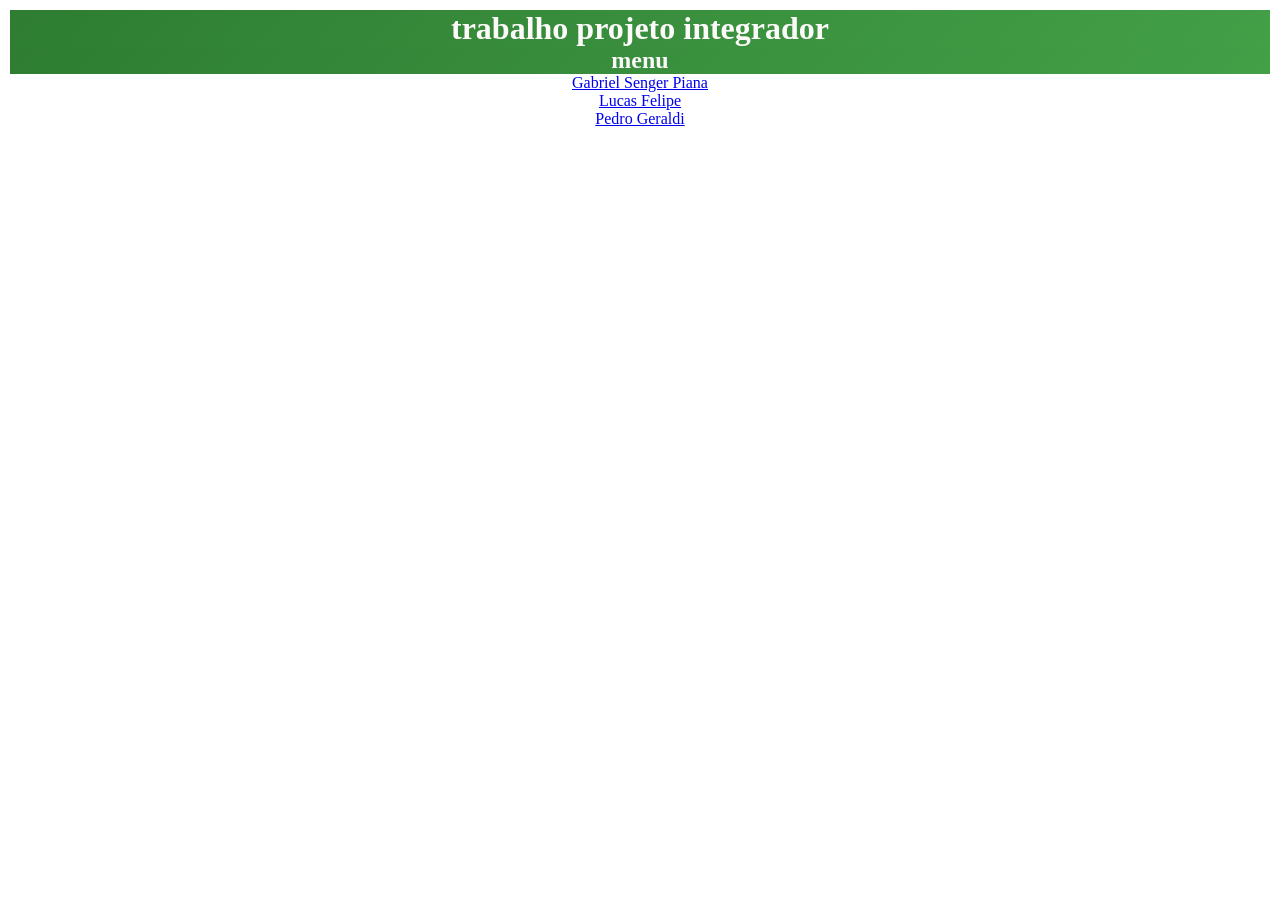
==== gabb.html @ 917e2526 "Rename menu.html to gabb.html" ====
<!DOCTYPE html>
<html lang="en">
<head>
    <meta charset="UTF-8">
    <meta name="viewport" content="width=device-width, initial-scale=1.0">
    <title>menu</title>
    <link rel="stylesheet" href="menu.css">
</head>
<body>
    <header>
        <h1>trabalho projeto integrador</h1>
        <h2>menu</h2>

    </header>

    <a href="index.html">Gabriel Senger Piana</a>

    <a href="index.html">Lucas Felipe</a>

    <a href="index.html">Pedro Geraldi</a>










</body>
</html>
---- menu.css ----
body{
    margin: 0px;
    padding: 10px;
}

h1{
    background: linear-gradient(135deg, #2e7d32, #43a047);
    color: rgb(253, 250, 250);
    text-align: center;
     margin: 0;
}

h2{
    background: linear-gradient(135deg, #2e7d32, #43a047);
    color: rgb(250, 248, 248);
    text-align: center;
    margin: 0;
}

a {
    display: flex;
    justify-content: space-around;
    width: 100%;
}
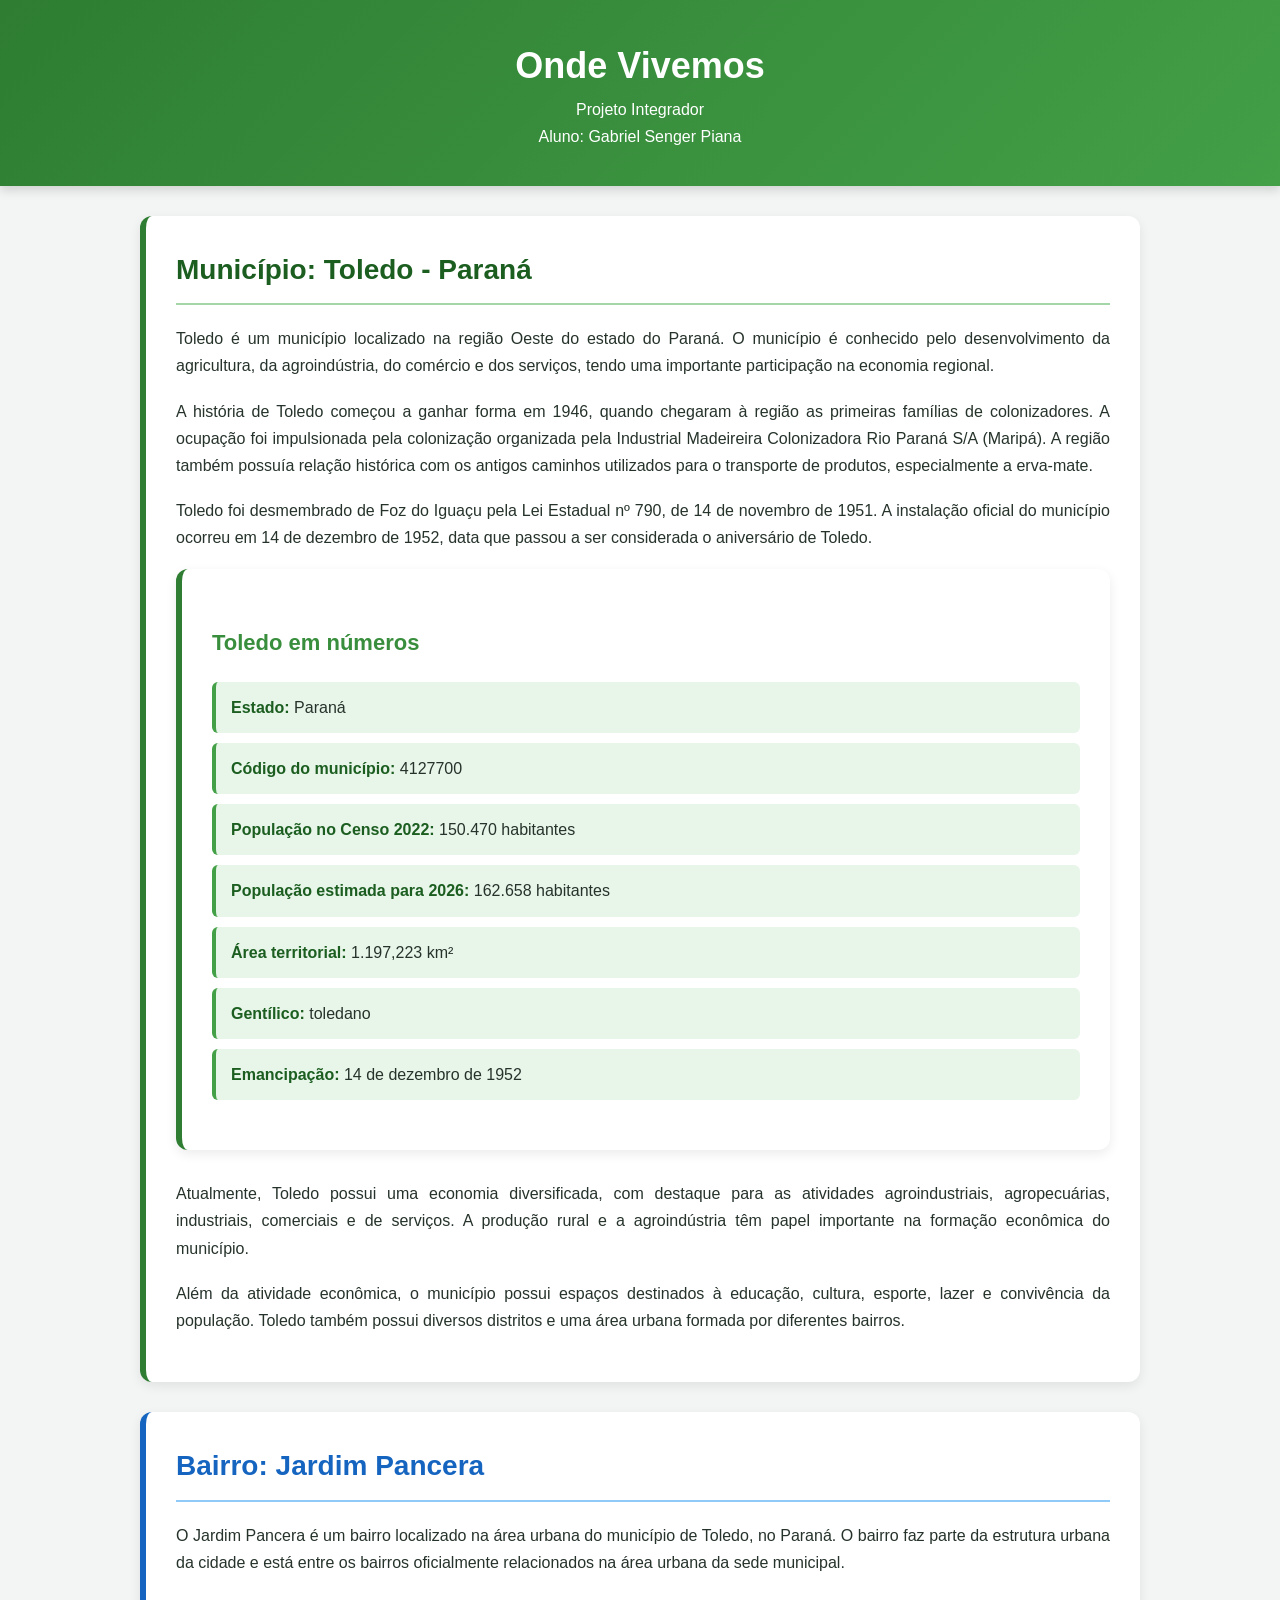
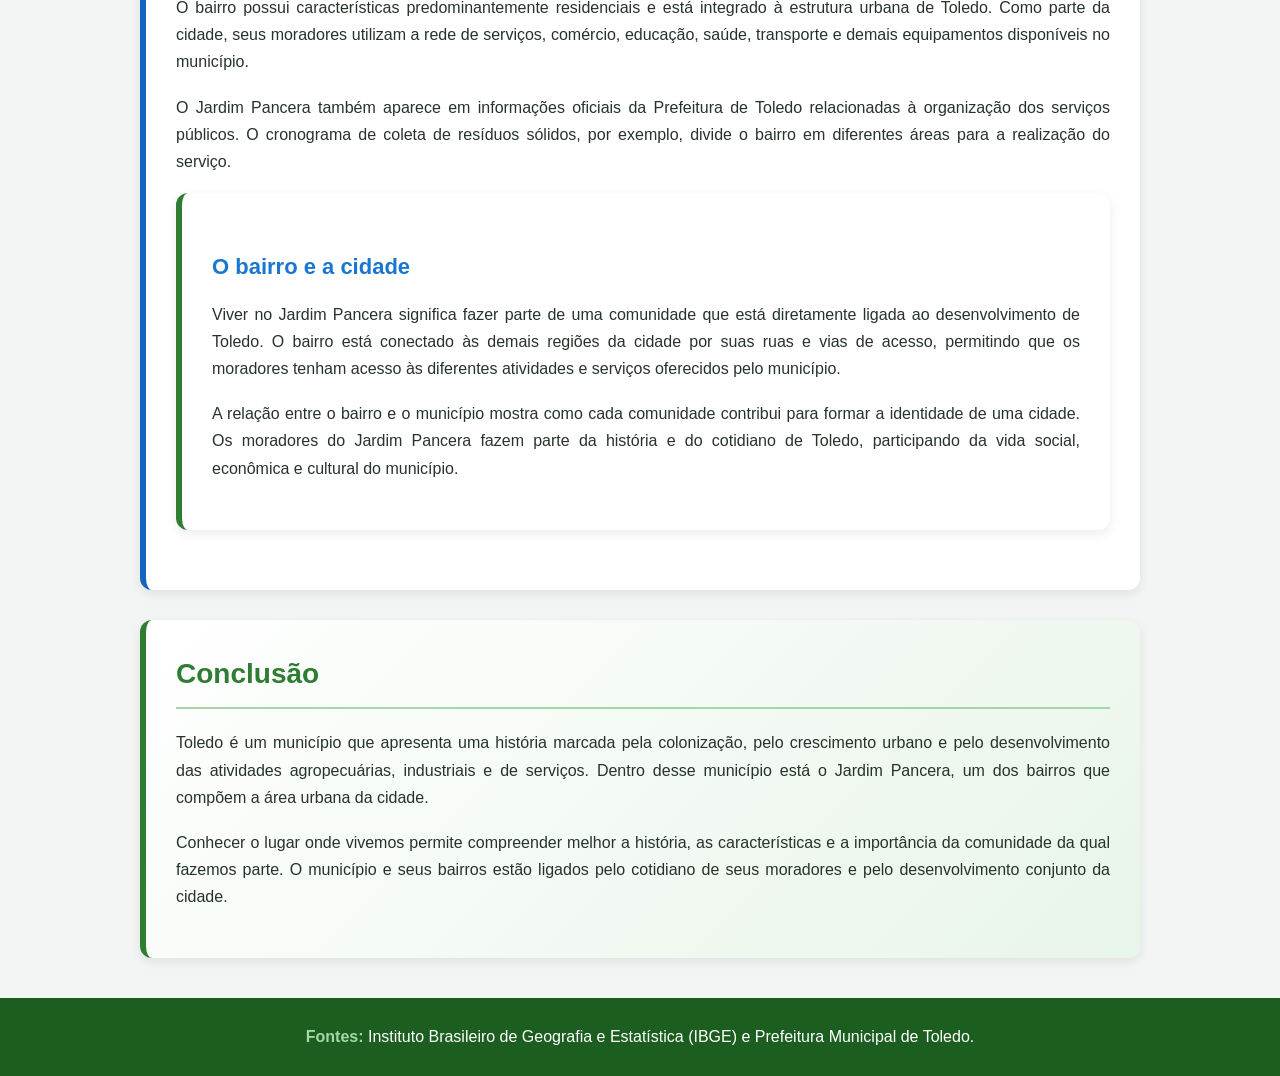
==== commit 974d2790: "Update gabb.html for language and content changes" ====
--- a/gabb.html
+++ b/gabb.html
@@ -1,32 +1,149 @@
 <!DOCTYPE html>
-<html lang="en">
+<html lang="pt-BR">
+
 <head>
     <meta charset="UTF-8">
     <meta name="viewport" content="width=device-width, initial-scale=1.0">
-    <title>menu</title>
-    <link rel="stylesheet" href="menu.css">
+    <title>Projeto Integrador - Onde Vivemos</title>
+    <link rel="stylesheet" href="integrador.css">
 </head>
+
 <body>
+
     <header>
-        <h1>trabalho projeto integrador</h1>
-        <h2>menu</h2>
-
+        <h1>Onde Vivemos</h1>
+        <p>Projeto Integrador</p>
+        <p>Aluno: Gabriel Senger Piana</p>
     </header>
 
-    <a href="index.html">Gabriel Senger Piana</a>
+    <main>
 
-    <a href="index.html">Lucas Felipe</a>
+        <section id="municipio">
+            <h2>Município: Toledo - Paraná</h2>
 
-    <a href="index.html">Pedro Geraldi</a>
+            <p>
+                Toledo é um município localizado na região Oeste do estado do Paraná.
+                O município é conhecido pelo desenvolvimento da agricultura, da
+                agroindústria, do comércio e dos serviços, tendo uma importante
+                participação na economia regional.
+            </p>
 
+            <p>
+                A história de Toledo começou a ganhar forma em 1946, quando chegaram
+                à região as primeiras famílias de colonizadores. A ocupação foi
+                impulsionada pela colonização organizada pela Industrial Madeireira
+                Colonizadora Rio Paraná S/A (Maripá). A região também possuía relação
+                histórica com os antigos caminhos utilizados para o transporte de
+                produtos, especialmente a erva-mate.
+            </p>
 
+            <p>
+                Toledo foi desmembrado de Foz do Iguaçu pela Lei Estadual nº 790,
+                de 14 de novembro de 1951. A instalação oficial do município ocorreu
+                em 14 de dezembro de 1952, data que passou a ser considerada o
+                aniversário de Toledo.
+            </p>
 
+            <section>
+                <h3>Toledo em números</h3>
 
+                <ul>
+                    <li><strong>Estado:</strong> Paraná</li>
+                    <li><strong>Código do município:</strong> 4127700</li>
+                    <li><strong>População no Censo 2022:</strong> 150.470 habitantes</li>
+                    <li><strong>População estimada para 2026:</strong> 162.658 habitantes</li>
+                    <li><strong>Área territorial:</strong> 1.197,223 km²</li>
+                    <li><strong>Gentílico:</strong> toledano</li>
+                    <li><strong>Emancipação:</strong> 14 de dezembro de 1952</li>
+                </ul>
+            </section>
 
+            <p>
+                Atualmente, Toledo possui uma economia diversificada, com destaque
+                para as atividades agroindustriais, agropecuárias, industriais,
+                comerciais e de serviços. A produção rural e a agroindústria têm
+                papel importante na formação econômica do município.
+            </p>
 
+            <p>
+                Além da atividade econômica, o município possui espaços destinados
+                à educação, cultura, esporte, lazer e convivência da população.
+                Toledo também possui diversos distritos e uma área urbana formada
+                por diferentes bairros.
+            </p>
+        </section>
 
+        <section id="bairro">
+            <h2>Bairro: Jardim Pancera</h2>
 
+            <p>
+                O Jardim Pancera é um bairro localizado na área urbana do município
+                de Toledo, no Paraná. O bairro faz parte da estrutura urbana da cidade
+                e está entre os bairros oficialmente relacionados na área urbana da
+                sede municipal.
+            </p>
 
+            <p>
+                O bairro possui características predominantemente residenciais e
+                está integrado à estrutura urbana de Toledo. Como parte da cidade,
+                seus moradores utilizam a rede de serviços, comércio, educação,
+                saúde, transporte e demais equipamentos disponíveis no município.
+            </p>
+
+            <p>
+                O Jardim Pancera também aparece em informações oficiais da Prefeitura
+                de Toledo relacionadas à organização dos serviços públicos. O
+                cronograma de coleta de resíduos sólidos, por exemplo, divide o bairro
+                em diferentes áreas para a realização do serviço.
+            </p>
+
+            <section>
+                <h3>O bairro e a cidade</h3>
+
+                <p>
+                    Viver no Jardim Pancera significa fazer parte de uma comunidade que
+                    está diretamente ligada ao desenvolvimento de Toledo. O bairro está
+                    conectado às demais regiões da cidade por suas ruas e vias de acesso,
+                    permitindo que os moradores tenham acesso às diferentes atividades
+                    e serviços oferecidos pelo município.
+                </p>
+
+                <p>
+                    A relação entre o bairro e o município mostra como cada comunidade
+                    contribui para formar a identidade de uma cidade. Os moradores do
+                    Jardim Pancera fazem parte da história e do cotidiano de Toledo,
+                    participando da vida social, econômica e cultural do município.
+                </p>
+            </section>
+        </section>
+
+        <section id="conclusao">
+            <h2>Conclusão</h2>
+
+            <p>
+                Toledo é um município que apresenta uma história marcada pela
+                colonização, pelo crescimento urbano e pelo desenvolvimento das
+                atividades agropecuárias, industriais e de serviços. Dentro desse
+                município está o Jardim Pancera, um dos bairros que compõem a área
+                urbana da cidade.
+            </p>
+
+            <p>
+                Conhecer o lugar onde vivemos permite compreender melhor a história,
+                as características e a importância da comunidade da qual fazemos
+                parte. O município e seus bairros estão ligados pelo cotidiano de
+                seus moradores e pelo desenvolvimento conjunto da cidade.
+            </p>
+        </section>
+
+    </main>
+
+    <footer>
+        <p>
+            <strong>Fontes:</strong> Instituto Brasileiro de Geografia e Estatística
+            (IBGE) e Prefeitura Municipal de Toledo.
+        </p>  
+    </footer>
 
 </body>
 </html>
--- a/integrador.css
+++ b/integrador.css
@@ -0,0 +1,130 @@
+
+
+* {
+    margin: 0;
+    padding: 0;
+    box-sizing: border-box;
+}
+
+body {
+    font-family: Arial, Helvetica, sans-serif;
+    background-color: #f2f5f3;
+    color: #26332b;
+    line-height: 1.7;
+}
+
+
+header {
+    background: linear-gradient(135deg, #2e7d32, #43a047);
+    color: white;
+    text-align: center;
+    padding: 35px 20px;
+    box-shadow: 0 4px 10px rgba(0, 0, 0, 0.15);
+}
+
+header h1 {
+    font-size: 36px;
+}
+
+
+main {
+    width: 90%;
+    max-width: 1000px;
+    margin: 30px auto;
+}
+
+
+section {
+    background-color: white;
+    padding: 30px;
+    margin-bottom: 30px;
+    border-radius: 12px;
+    box-shadow: 0 4px 12px rgba(0, 0, 0, 0.08);
+    border-left: 6px solid #2e7d32;
+}
+
+section h2 {
+    color: #1b5e20;
+    font-size: 28px;
+    margin-bottom: 20px;
+    border-bottom: 2px solid #a5d6a7;
+    padding-bottom: 10px;
+}
+
+section h3 {
+    color: #388e3c;
+    font-size: 22px;
+    margin-top: 25px;
+    margin-bottom: 15px;
+}
+
+section p {
+    margin-bottom: 18px;
+    text-align: justify;
+}
+
+
+
+ul {
+    list-style: none;
+    margin: 20px 0;
+}
+
+ul li {
+    background-color: #e8f5e9;
+    border-left: 4px solid #43a047;
+    margin-bottom: 10px;
+    padding: 12px 15px;
+    border-radius: 6px;
+}
+
+ul li strong {
+    color: #1b5e20;
+}
+
+
+#bairro {
+    border-left-color: #1565c0;
+}
+
+#bairro h2 {
+    color: #1565c0;
+    border-bottom-color: #90caf9;
+}
+
+#bairro h3 {
+    color: #1976d2;
+}
+
+
+
+#conclusao {
+    background: linear-gradient(
+        135deg,
+        #ffffff,
+        #e8f5e9
+    );
+}
+
+#conclusao h2 {
+    color: #2e7d32;
+}
+
+
+
+
+footer {
+    background-color: #1b5e20;
+    color: white;
+    text-align: center;
+    padding: 25px 15px;
+    margin-top: 40px;
+}
+
+footer p {
+    margin: 0;
+}
+
+footer strong {
+    color: #a5d6a7;
+}
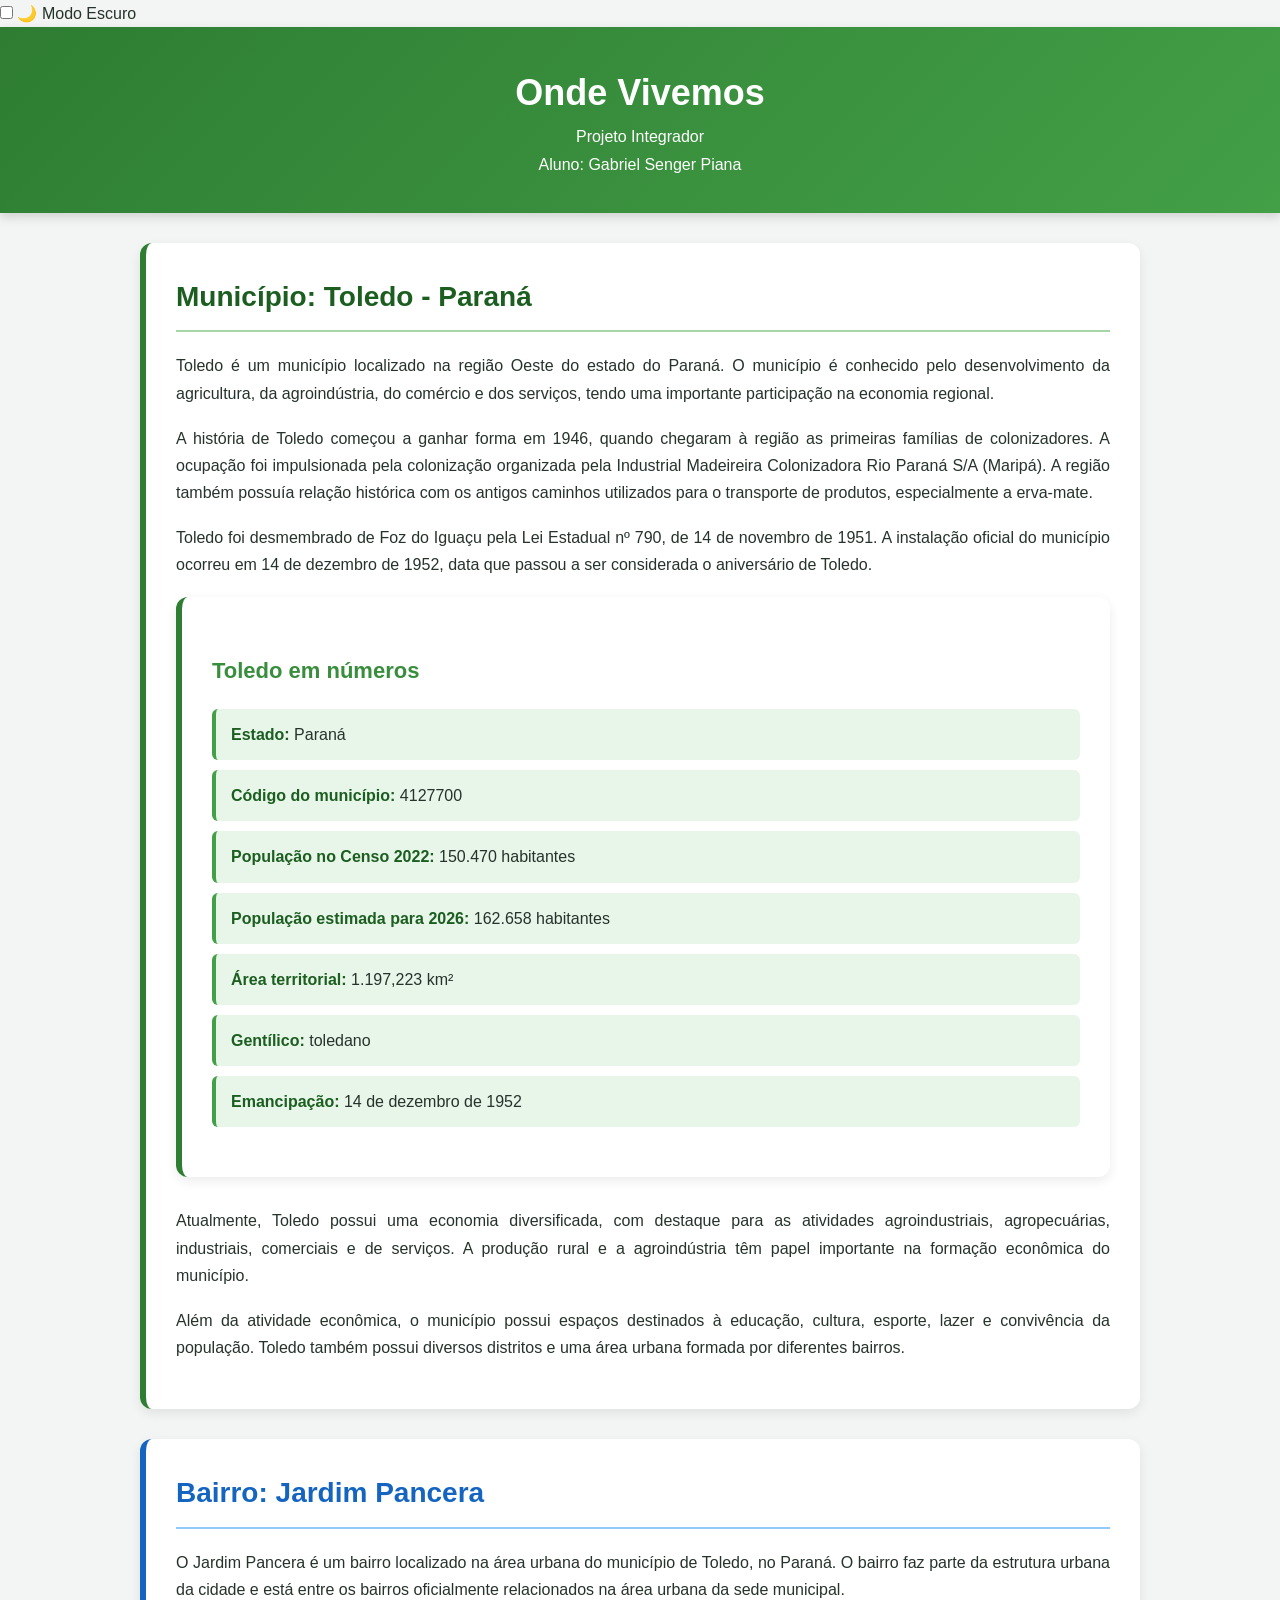
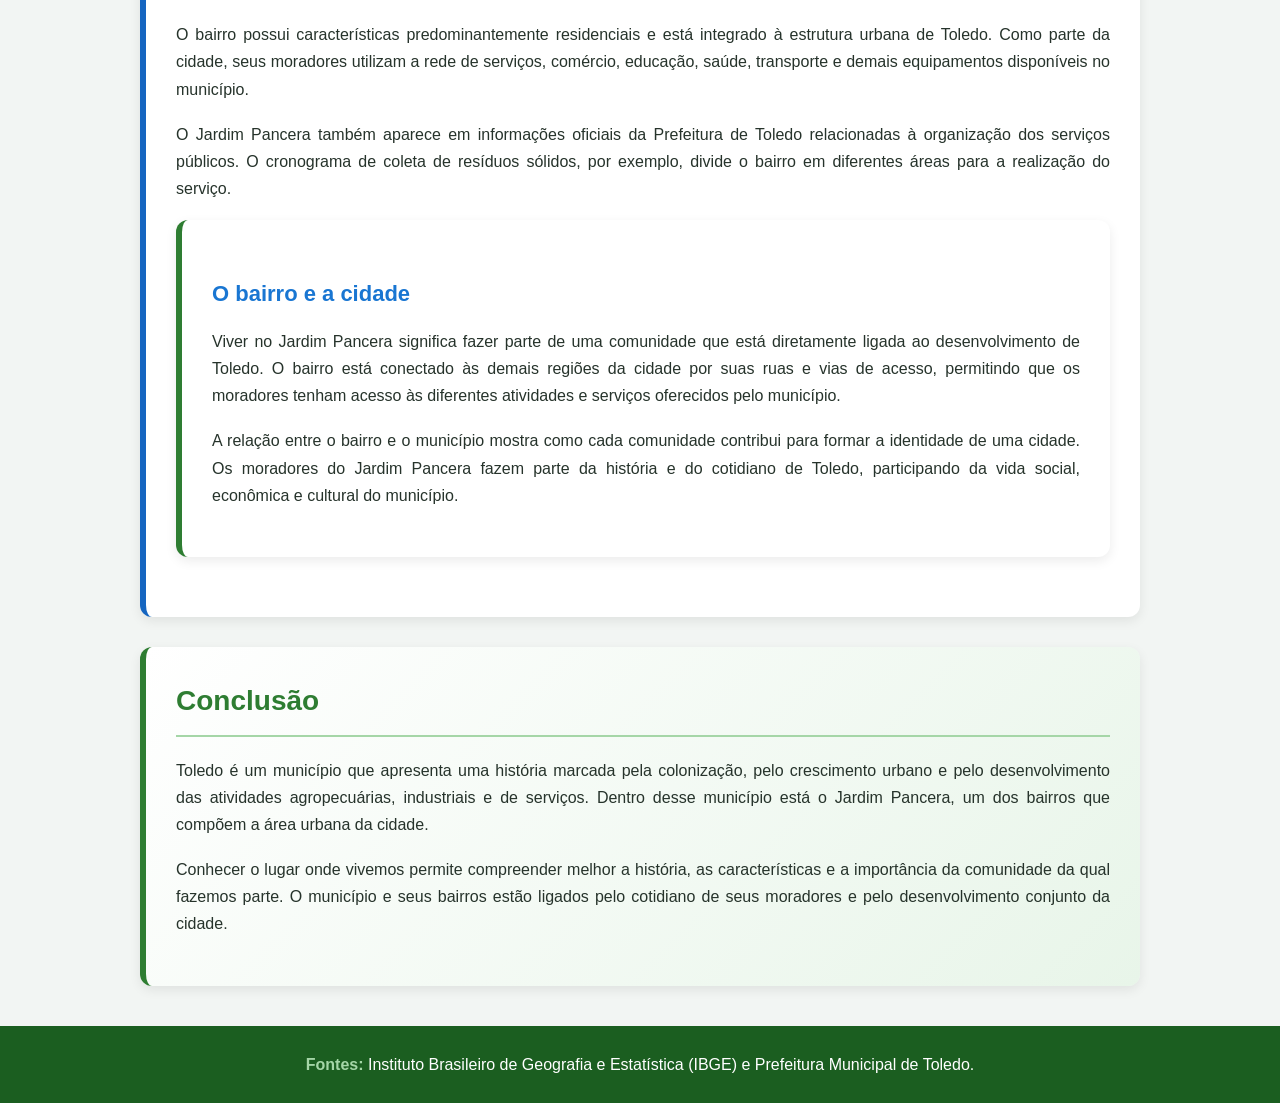
==== commit 7b631143: "Implement dark mode toggle in gabb.html Added a checkbox for dark mode toggle with label." ====
--- a/gabb.html
+++ b/gabb.html
@@ -1,3 +1,4 @@
+
 <!DOCTYPE html>
 <html lang="pt-BR">
 
@@ -5,10 +6,16 @@
     <meta charset="UTF-8">
     <meta name="viewport" content="width=device-width, initial-scale=1.0">
     <title>Projeto Integrador - Onde Vivemos</title>
-    <link rel="stylesheet" href="integrador.css">
+    <link rel="stylesheet" href="gabb.css">
 </head>
 
 <body>
+
+    <input type="checkbox" id="modo-escuro">
+
+    <label for="modo-escuro" class="botao-tema">
+        🌙 Modo Escuro
+    </label>
 
     <header>
         <h1>Onde Vivemos</h1>
@@ -142,7 +149,7 @@
         <p>
             <strong>Fontes:</strong> Instituto Brasileiro de Geografia e Estatística
             (IBGE) e Prefeitura Municipal de Toledo.
-        </p>  
+        </p>
     </footer>
 
 </body>
--- a/gabb.css
+++ b/gabb.css
@@ -0,0 +1,128 @@
+* {
+    margin: 0;
+    padding: 0;
+    box-sizing: border-box;
+}
+
+body {
+    font-family: Arial, Helvetica, sans-serif;
+    background-color: #f2f5f3;
+    color: #26332b;
+    line-height: 1.7;
+}
+
+
+header {
+    background: linear-gradient(135deg, #2e7d32, #43a047);
+    color: white;
+    text-align: center;
+    padding: 35px 20px;
+    box-shadow: 0 4px 10px rgba(0, 0, 0, 0.15);
+}
+
+header h1 {
+    font-size: 36px;
+}
+
+
+main {
+    width: 90%;
+    max-width: 1000px;
+    margin: 30px auto;
+}
+
+
+section {
+    background-color: white;
+    padding: 30px;
+    margin-bottom: 30px;
+    border-radius: 12px;
+    box-shadow: 0 4px 12px rgba(0, 0, 0, 0.08);
+    border-left: 6px solid #2e7d32;
+}
+
+section h2 {
+    color: #1b5e20;
+    font-size: 28px;
+    margin-bottom: 20px;
+    border-bottom: 2px solid #a5d6a7;
+    padding-bottom: 10px;
+}
+
+section h3 {
+    color: #388e3c;
+    font-size: 22px;
+    margin-top: 25px;
+    margin-bottom: 15px;
+}
+
+section p {
+    margin-bottom: 18px;
+    text-align: justify;
+}
+
+
+
+ul {
+    list-style: none;
+    margin: 20px 0;
+}
+
+ul li {
+    background-color: #e8f5e9;
+    border-left: 4px solid #43a047;
+    margin-bottom: 10px;
+    padding: 12px 15px;
+    border-radius: 6px;
+}
+
+ul li strong {
+    color: #1b5e20;
+}
+
+
+#bairro {
+    border-left-color: #1565c0;
+}
+
+#bairro h2 {
+    color: #1565c0;
+    border-bottom-color: #90caf9;
+}
+
+#bairro h3 {
+    color: #1976d2;
+}
+
+
+
+#conclusao {
+    background: linear-gradient(
+        135deg,
+        #ffffff,
+        #e8f5e9
+    );
+}
+
+#conclusao h2 {
+    color: #2e7d32;
+}
+
+
+
+
+footer {
+    background-color: #1b5e20;
+    color: white;
+    text-align: center;
+    padding: 25px 15px;
+    margin-top: 40px;
+}
+
+footer p {
+    margin: 0;
+}
+
+footer strong {
+    color: #a5d6a7;
+}
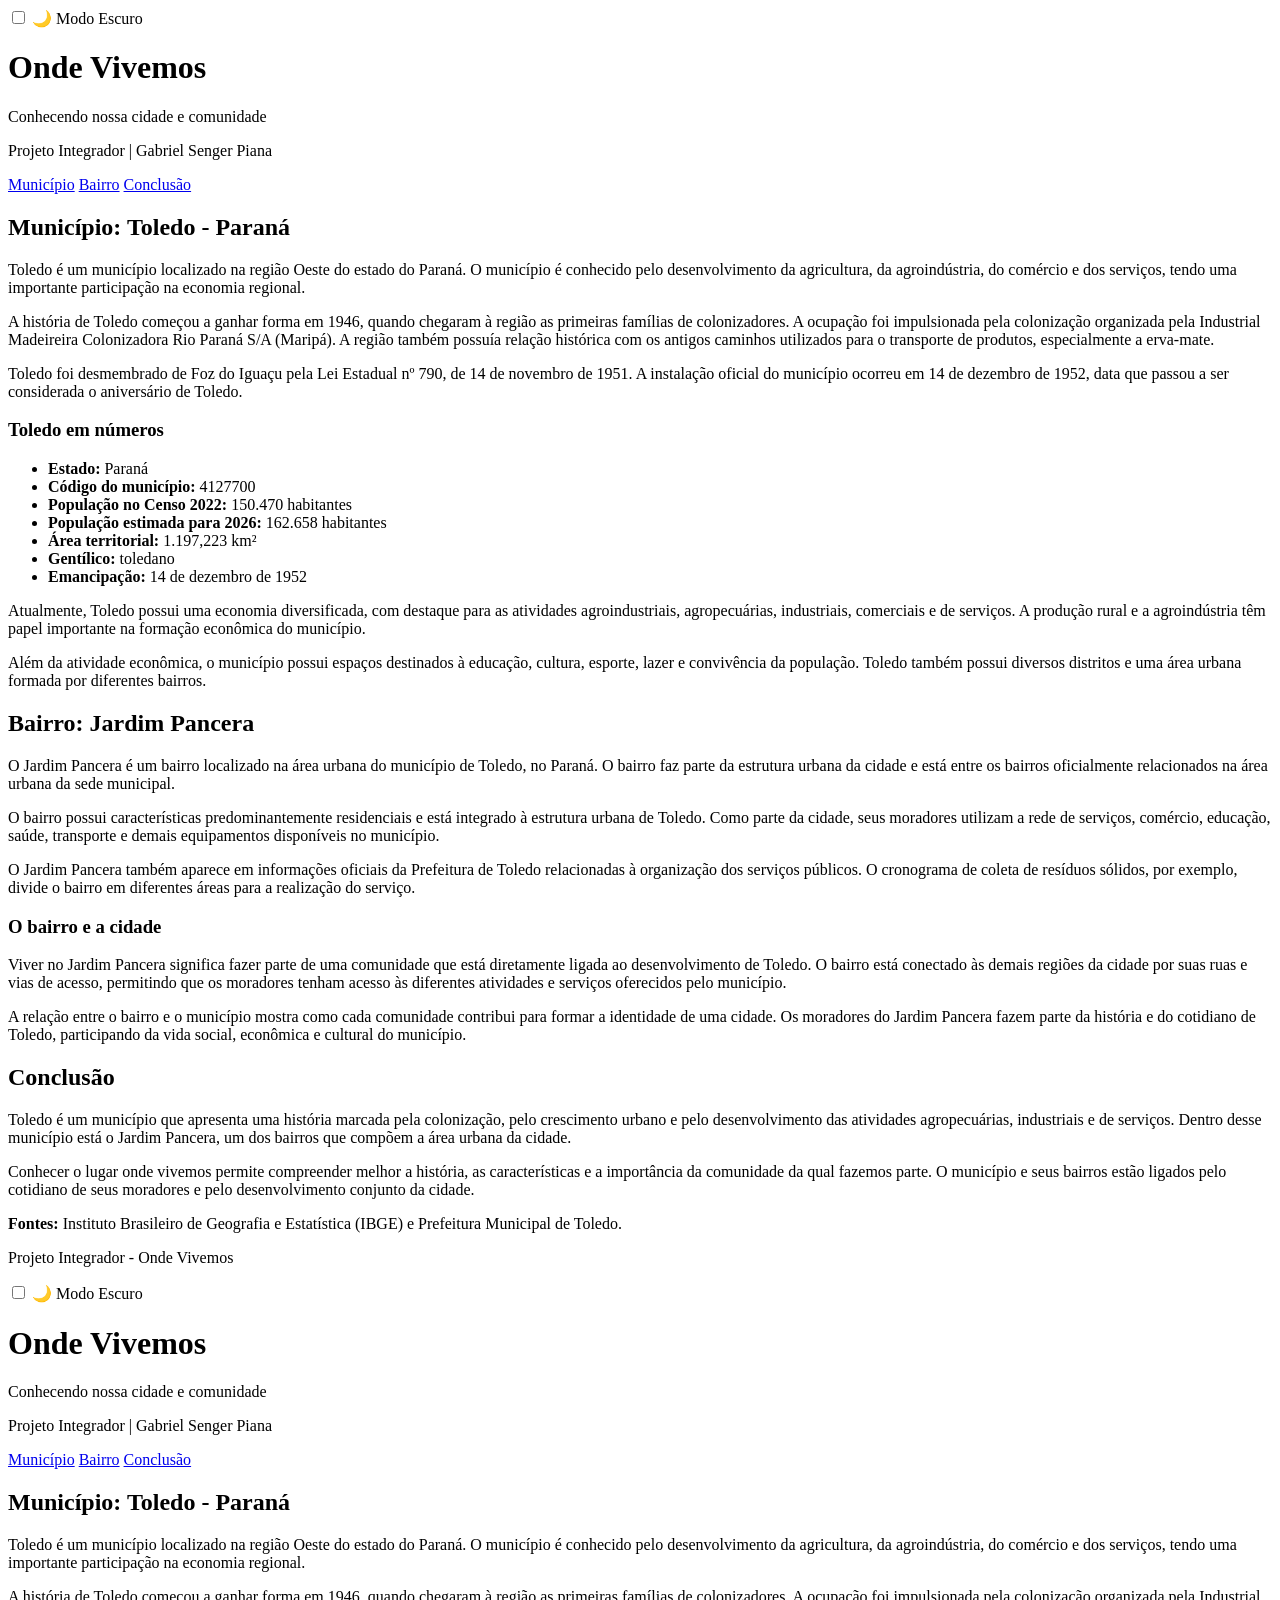
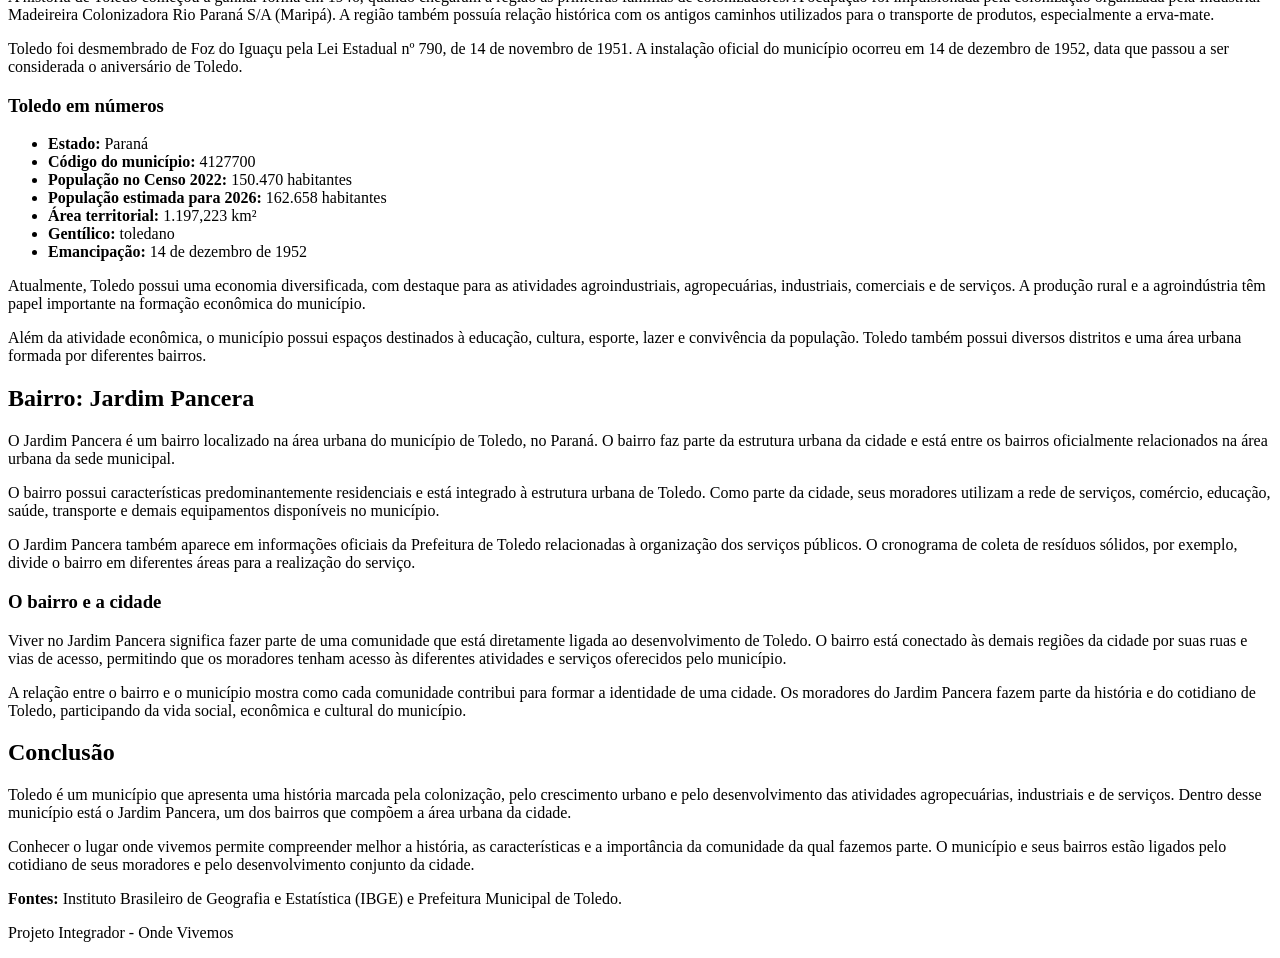
==== commit 0486609a: "Update title and structure in gabb.html" ====
--- a/gabb.html
+++ b/gabb.html
@@ -5,8 +5,8 @@
 <head>
     <meta charset="UTF-8">
     <meta name="viewport" content="width=device-width, initial-scale=1.0">
-    <title>Projeto Integrador - Onde Vivemos</title>
-    <link rel="stylesheet" href="gabb.css">
+    <title>Onde Vivemos | Toledo - PR</title>
+    <link rel="stylesheet" href="teste.css">
 </head>
 
 <body>
@@ -18,14 +18,22 @@
     </label>
 
     <header>
-        <h1>Onde Vivemos</h1>
-        <p>Projeto Integrador</p>
-        <p>Aluno: Gabriel Senger Piana</p>
+        <div class="cabecalho-conteudo">
+            <h1>Onde Vivemos</h1>
+            <p class="subtitulo">Conhecendo nossa cidade e comunidade</p>
+            <p class="aluno">Projeto Integrador | Gabriel Senger Piana</p>
+        </div>
     </header>
 
+    <nav>
+        <a href="#municipio">Município</a>
+        <a href="#bairro">Bairro</a>
+        <a href="#conclusao">Conclusão</a>
+    </nav>
+
     <main>
 
-        <section id="municipio">
+        <section id="municipio" class="card">
             <h2>Município: Toledo - Paraná</h2>
 
             <p>
@@ -51,7 +59,7 @@
                 aniversário de Toledo.
             </p>
 
-            <section>
+            <div class="informacoes">
                 <h3>Toledo em números</h3>
 
                 <ul>
@@ -63,7 +71,7 @@
                     <li><strong>Gentílico:</strong> toledano</li>
                     <li><strong>Emancipação:</strong> 14 de dezembro de 1952</li>
                 </ul>
-            </section>
+            </div>
 
             <p>
                 Atualmente, Toledo possui uma economia diversificada, com destaque
@@ -80,7 +88,7 @@
             </p>
         </section>
 
-        <section id="bairro">
+        <section id="bairro" class="card">
             <h2>Bairro: Jardim Pancera</h2>
 
             <p>
@@ -104,7 +112,7 @@
                 em diferentes áreas para a realização do serviço.
             </p>
 
-            <section>
+            <div class="informacoes">
                 <h3>O bairro e a cidade</h3>
 
                 <p>
@@ -121,10 +129,10 @@
                     Jardim Pancera fazem parte da história e do cotidiano de Toledo,
                     participando da vida social, econômica e cultural do município.
                 </p>
-            </section>
-        </section>
-
-        <section id="conclusao">
+            </div>
+        </section>
+
+        <section id="conclusao" class="card">
             <h2>Conclusão</h2>
 
             <p>
@@ -150,7 +158,173 @@
             <strong>Fontes:</strong> Instituto Brasileiro de Geografia e Estatística
             (IBGE) e Prefeitura Municipal de Toledo.
         </p>
+        <p class="rodape-final">Projeto Integrador - Onde Vivemos</p>
     </footer>
 
 </body>
 </html>
+
+<!DOCTYPE html>
+<html lang="pt-BR">
+
+<head>
+    <meta charset="UTF-8">
+    <meta name="viewport" content="width=device-width, initial-scale=1.0">
+    <title>Onde Vivemos | Toledo - PR</title>
+    <link rel="stylesheet" href="teste.css">
+</head>
+
+<body>
+
+    <input type="checkbox" id="modo-escuro">
+
+    <label for="modo-escuro" class="botao-tema">
+        🌙 Modo Escuro
+    </label>
+
+    <header>
+        <div class="cabecalho-conteudo">
+            <h1>Onde Vivemos</h1>
+            <p class="subtitulo">Conhecendo nossa cidade e comunidade</p>
+            <p class="aluno">Projeto Integrador | Gabriel Senger Piana</p>
+        </div>
+    </header>
+
+    <nav>
+        <a href="#municipio">Município</a>
+        <a href="#bairro">Bairro</a>
+        <a href="#conclusao">Conclusão</a>
+    </nav>
+
+    <main>
+
+        <section id="municipio" class="card">
+            <h2>Município: Toledo - Paraná</h2>
+
+            <p>
+                Toledo é um município localizado na região Oeste do estado do Paraná.
+                O município é conhecido pelo desenvolvimento da agricultura, da
+                agroindústria, do comércio e dos serviços, tendo uma importante
+                participação na economia regional.
+            </p>
+
+            <p>
+                A história de Toledo começou a ganhar forma em 1946, quando chegaram
+                à região as primeiras famílias de colonizadores. A ocupação foi
+                impulsionada pela colonização organizada pela Industrial Madeireira
+                Colonizadora Rio Paraná S/A (Maripá). A região também possuía relação
+                histórica com os antigos caminhos utilizados para o transporte de
+                produtos, especialmente a erva-mate.
+            </p>
+
+            <p>
+                Toledo foi desmembrado de Foz do Iguaçu pela Lei Estadual nº 790,
+                de 14 de novembro de 1951. A instalação oficial do município ocorreu
+                em 14 de dezembro de 1952, data que passou a ser considerada o
+                aniversário de Toledo.
+            </p>
+
+            <div class="informacoes">
+                <h3>Toledo em números</h3>
+
+                <ul>
+                    <li><strong>Estado:</strong> Paraná</li>
+                    <li><strong>Código do município:</strong> 4127700</li>
+                    <li><strong>População no Censo 2022:</strong> 150.470 habitantes</li>
+                    <li><strong>População estimada para 2026:</strong> 162.658 habitantes</li>
+                    <li><strong>Área territorial:</strong> 1.197,223 km²</li>
+                    <li><strong>Gentílico:</strong> toledano</li>
+                    <li><strong>Emancipação:</strong> 14 de dezembro de 1952</li>
+                </ul>
+            </div>
+
+            <p>
+                Atualmente, Toledo possui uma economia diversificada, com destaque
+                para as atividades agroindustriais, agropecuárias, industriais,
+                comerciais e de serviços. A produção rural e a agroindústria têm
+                papel importante na formação econômica do município.
+            </p>
+
+            <p>
+                Além da atividade econômica, o município possui espaços destinados
+                à educação, cultura, esporte, lazer e convivência da população.
+                Toledo também possui diversos distritos e uma área urbana formada
+                por diferentes bairros.
+            </p>
+        </section>
+
+        <section id="bairro" class="card">
+            <h2>Bairro: Jardim Pancera</h2>
+
+            <p>
+                O Jardim Pancera é um bairro localizado na área urbana do município
+                de Toledo, no Paraná. O bairro faz parte da estrutura urbana da cidade
+                e está entre os bairros oficialmente relacionados na área urbana da
+                sede municipal.
+            </p>
+
+            <p>
+                O bairro possui características predominantemente residenciais e
+                está integrado à estrutura urbana de Toledo. Como parte da cidade,
+                seus moradores utilizam a rede de serviços, comércio, educação,
+                saúde, transporte e demais equipamentos disponíveis no município.
+            </p>
+
+            <p>
+                O Jardim Pancera também aparece em informações oficiais da Prefeitura
+                de Toledo relacionadas à organização dos serviços públicos. O
+                cronograma de coleta de resíduos sólidos, por exemplo, divide o bairro
+                em diferentes áreas para a realização do serviço.
+            </p>
+
+            <div class="informacoes">
+                <h3>O bairro e a cidade</h3>
+
+                <p>
+                    Viver no Jardim Pancera significa fazer parte de uma comunidade que
+                    está diretamente ligada ao desenvolvimento de Toledo. O bairro está
+                    conectado às demais regiões da cidade por suas ruas e vias de acesso,
+                    permitindo que os moradores tenham acesso às diferentes atividades
+                    e serviços oferecidos pelo município.
+                </p>
+
+                <p>
+                    A relação entre o bairro e o município mostra como cada comunidade
+                    contribui para formar a identidade de uma cidade. Os moradores do
+                    Jardim Pancera fazem parte da história e do cotidiano de Toledo,
+                    participando da vida social, econômica e cultural do município.
+                </p>
+            </div>
+        </section>
+
+        <section id="conclusao" class="card">
+            <h2>Conclusão</h2>
+
+            <p>
+                Toledo é um município que apresenta uma história marcada pela
+                colonização, pelo crescimento urbano e pelo desenvolvimento das
+                atividades agropecuárias, industriais e de serviços. Dentro desse
+                município está o Jardim Pancera, um dos bairros que compõem a área
+                urbana da cidade.
+            </p>
+
+            <p>
+                Conhecer o lugar onde vivemos permite compreender melhor a história,
+                as características e a importância da comunidade da qual fazemos
+                parte. O município e seus bairros estão ligados pelo cotidiano de
+                seus moradores e pelo desenvolvimento conjunto da cidade.
+            </p>
+        </section>
+
+    </main>
+
+    <footer>
+        <p>
+            <strong>Fontes:</strong> Instituto Brasileiro de Geografia e Estatística
+            (IBGE) e Prefeitura Municipal de Toledo.
+        </p>
+        <p class="rodape-final">Projeto Integrador - Onde Vivemos</p>
+    </footer>
+
+</body>
+</html>
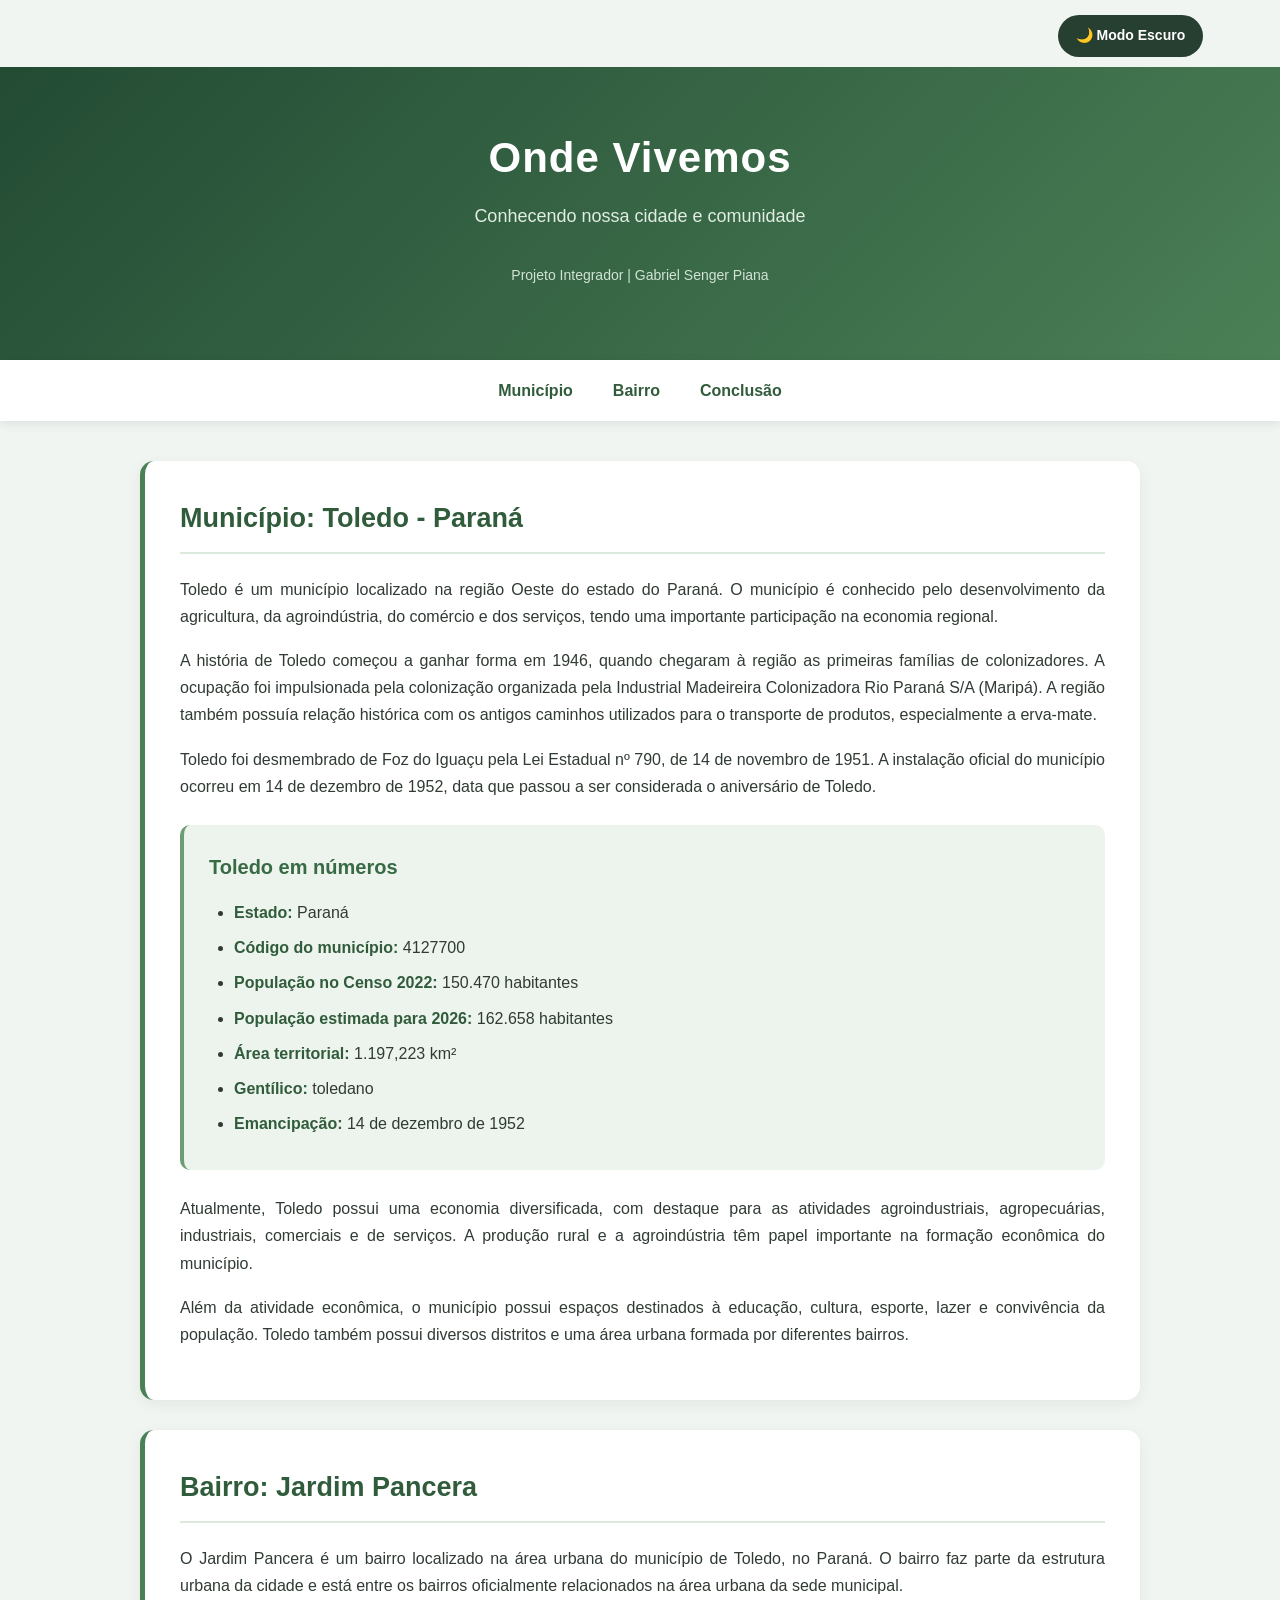
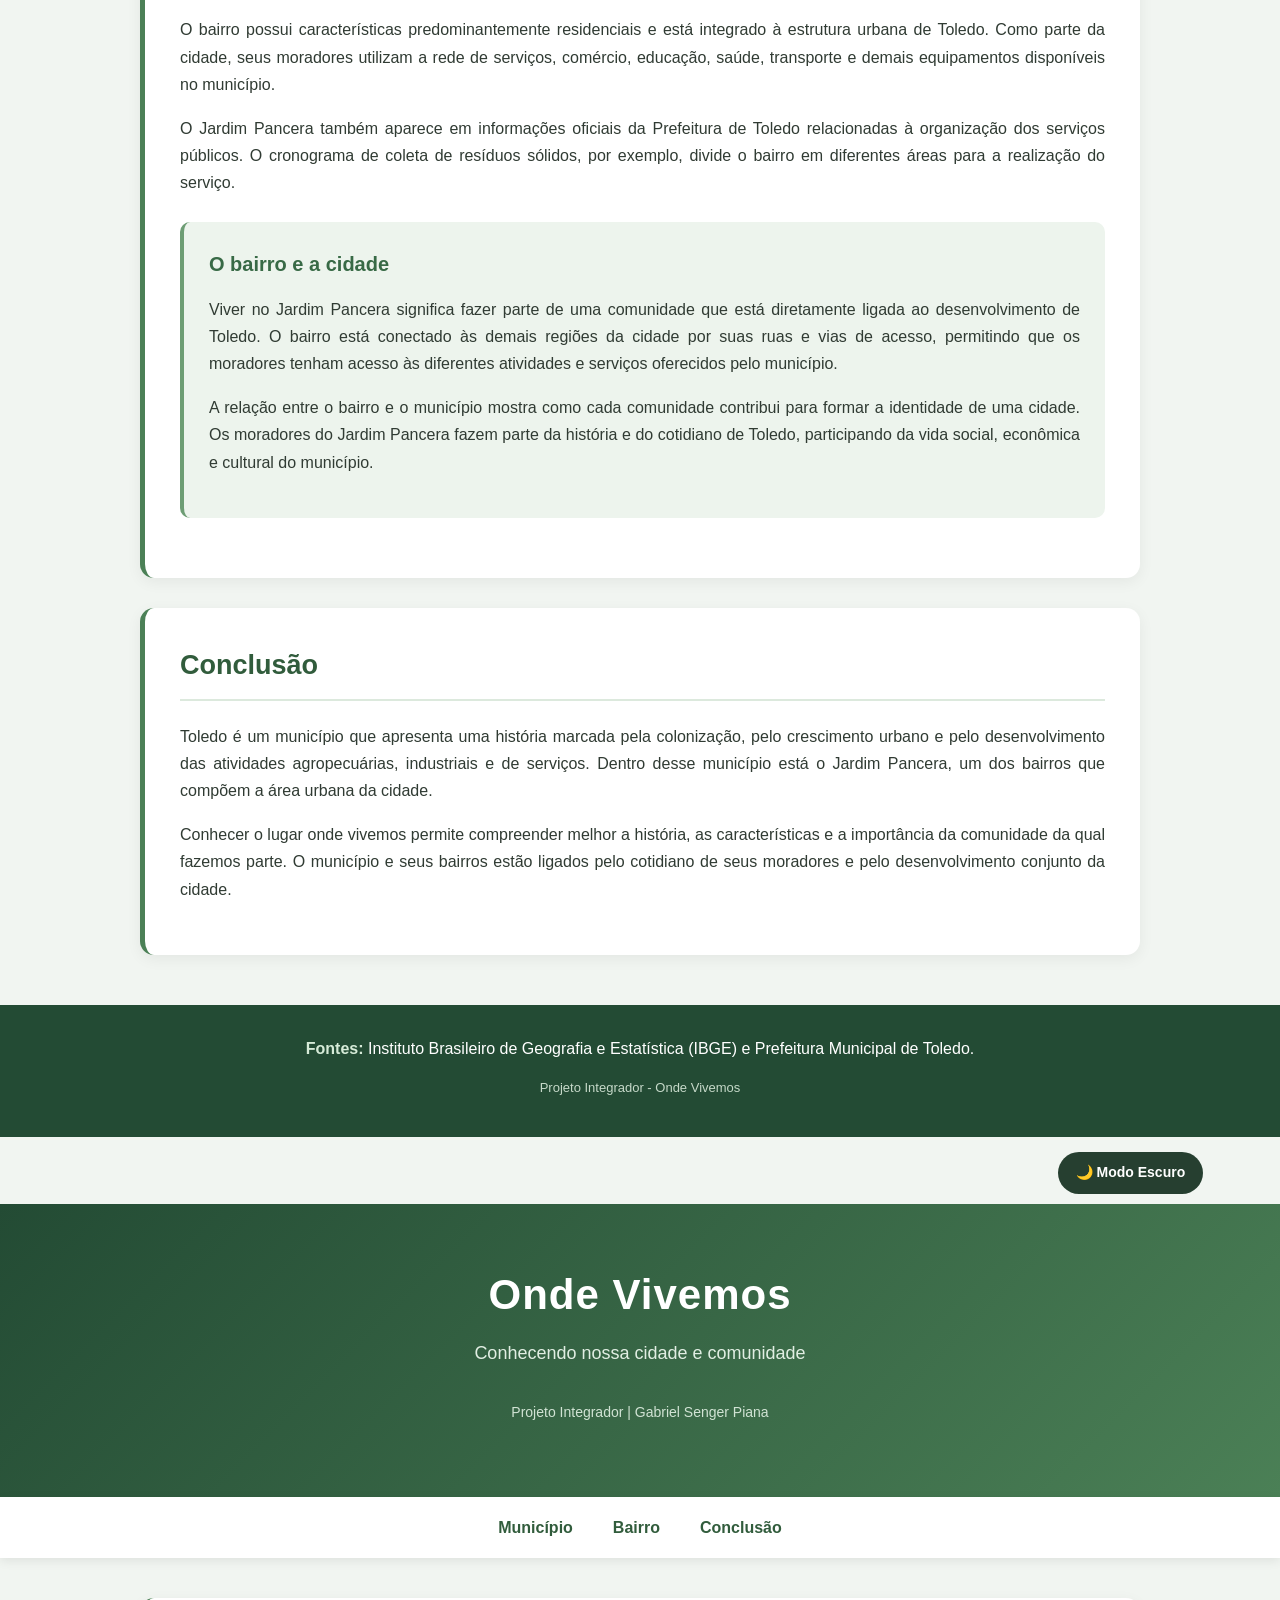
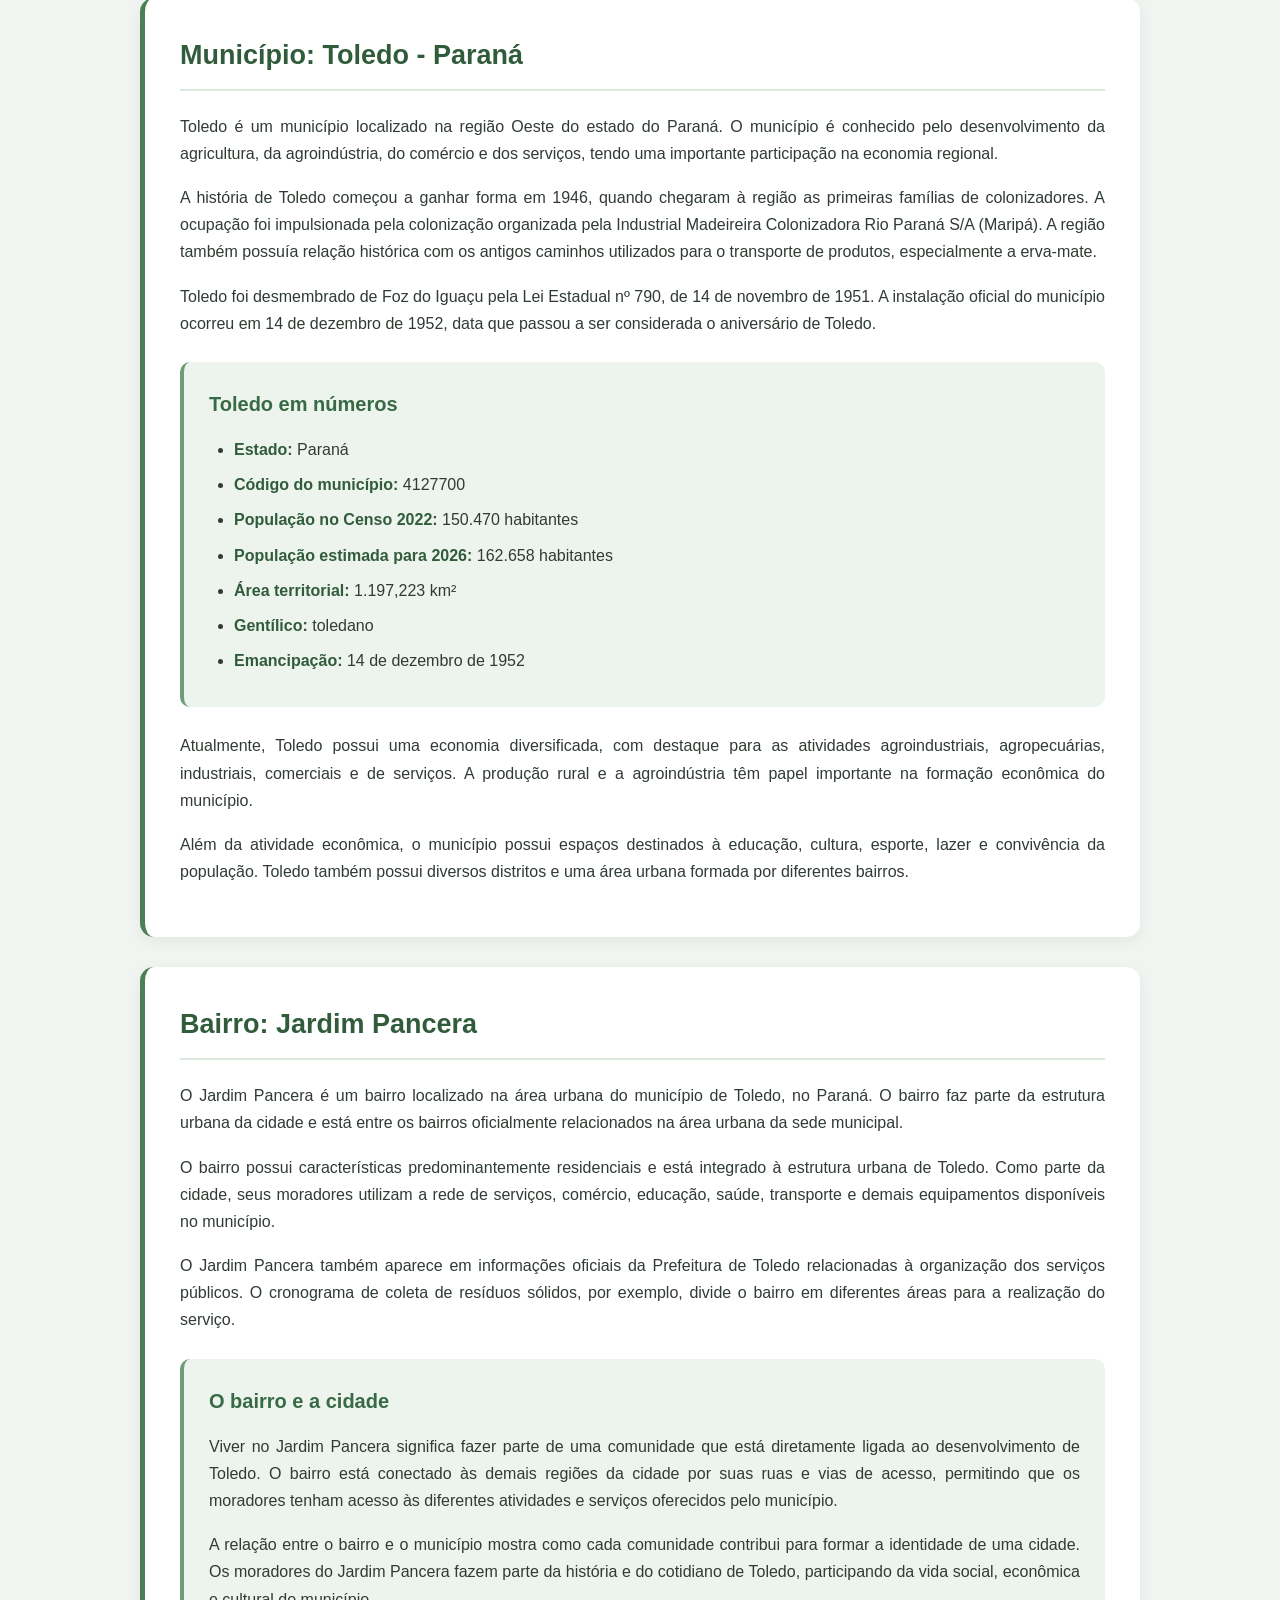
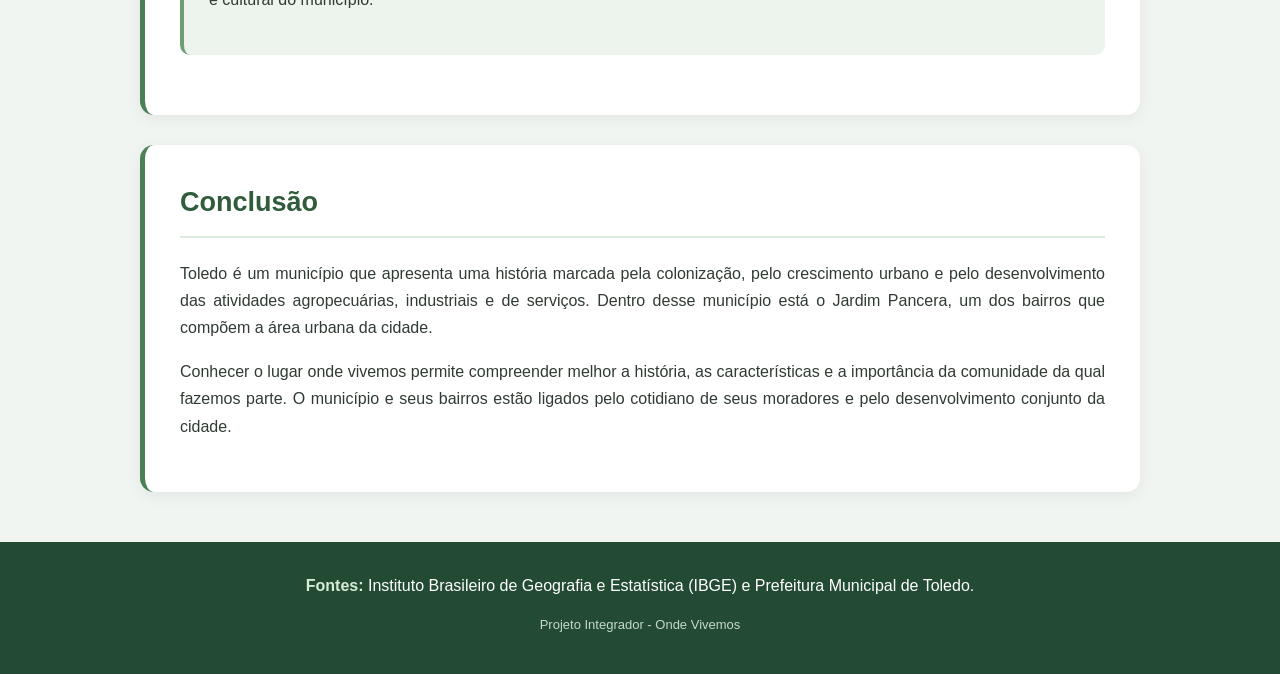
==== commit 1280e66a: "Update stylesheet link from teste.css to gabb.css" ====
--- a/gabb.html
+++ b/gabb.html
@@ -6,7 +6,7 @@
     <meta charset="UTF-8">
     <meta name="viewport" content="width=device-width, initial-scale=1.0">
     <title>Onde Vivemos | Toledo - PR</title>
-    <link rel="stylesheet" href="teste.css">
+    <link rel="stylesheet" href="gabb.css">
 </head>
 
 <body>
--- a/gabb.css
+++ b/gabb.css
@@ -0,0 +1,298 @@
+
+/* CONFIGURAÇÕES GERAIS */
+
+* {
+    margin: 0;
+    padding: 0;
+    box-sizing: border-box;
+    scroll-behavior: smooth;
+}
+
+body {
+    font-family: Arial, Helvetica, sans-serif;
+    background-color: #f1f5f1;
+    color: #303b33;
+    line-height: 1.7;
+    transition: background-color 0.3s, color 0.3s;
+}
+
+/* BOTÃO DE MODO ESCURO */
+
+#modo-escuro {
+    display: none;
+}
+
+.botao-tema {
+    display: block;
+    width: fit-content;
+    margin: 15px 6% 10px auto;
+    padding: 9px 18px;
+    background-color: #263f30;
+    color: white;
+    border-radius: 25px;
+    cursor: pointer;
+    font-size: 14px;
+    font-weight: bold;
+    transition: 0.3s;
+}
+
+.botao-tema:hover {
+    background-color: #42684d;
+    transform: scale(1.04);
+}
+
+/* CABEÇALHO */
+
+header {
+    background: linear-gradient(135deg, #234b34, #4b8056);
+    color: white;
+    text-align: center;
+    padding: 55px 20px;
+}
+
+.cabecalho-conteudo {
+    display: flex;
+    flex-direction: column;
+    align-items: center;
+    justify-content: center;
+}
+
+.cabecalho-conteudo h1 {
+    font-size: 42px;
+    margin-bottom: 8px;
+    letter-spacing: 1px;
+    text-align: center;
+}
+
+.subtitulo {
+    font-size: 18px;
+    color: #e1eee3;
+    text-align: center;
+}
+
+.aluno {
+    margin-top: 15px;
+    font-size: 14px;
+    color: #d1e3d4;
+    text-align: center;
+}
+
+/* MENU DE NAVEGAÇÃO */
+
+nav {
+    background-color: #ffffff;
+    display: flex;
+    justify-content: center;
+    gap: 40px;
+    padding: 17px;
+    box-shadow: 0 3px 10px rgba(0, 0, 0, 0.08);
+    position: sticky;
+    top: 0;
+    z-index: 10;
+}
+
+nav a {
+    text-decoration: none;
+    color: #315c3c;
+    font-weight: bold;
+    transition: 0.3s;
+}
+
+nav a:hover {
+    color: #72a47c;
+}
+
+/* CONTEÚDO PRINCIPAL */
+
+main {
+    max-width: 1050px;
+    margin: 40px auto;
+    padding: 0 25px;
+}
+
+/* CARTÕES */
+
+.card {
+    background-color: white;
+    padding: 35px;
+    margin-bottom: 30px;
+    border-radius: 14px;
+    box-shadow: 0 4px 15px rgba(0, 0, 0, 0.06);
+    border-left: 5px solid #4b8056;
+    transition: 0.3s;
+}
+
+.card:hover {
+    transform: translateY(-3px);
+    box-shadow: 0 8px 20px rgba(0, 0, 0, 0.09);
+}
+
+/* TÍTULOS */
+
+h2 {
+    color: #315c3c;
+    font-size: 27px;
+    margin-bottom: 22px;
+    border-bottom: 2px solid #dce9dd;
+    padding-bottom: 10px;
+}
+
+h3 {
+    color: #386a46;
+    font-size: 20px;
+    margin-bottom: 15px;
+}
+
+/* PARÁGRAFOS */
+
+p {
+    margin-bottom: 17px;
+    text-align: justify;
+}
+
+/* INFORMAÇÕES */
+
+.informacoes {
+    background-color: #edf4ed;
+    padding: 25px;
+    border-radius: 10px;
+    margin: 25px 0;
+    border-left: 4px solid #6d9d74;
+}
+
+.informacoes ul {
+    padding-left: 25px;
+}
+
+.informacoes li {
+    margin-bottom: 8px;
+}
+
+.informacoes strong {
+    color: #315c3c;
+}
+
+/* RODAPÉ */
+
+footer {
+    background-color: #234b34;
+    color: white;
+    text-align: center;
+    padding: 30px 20px;
+    margin-top: 50px;
+}
+
+footer p {
+    text-align: center;
+    margin-bottom: 8px;
+}
+
+footer strong {
+    color: #d6ebd8;
+}
+
+.rodape-final {
+    font-size: 13px;
+    color: #c6d9c9;
+    margin-top: 15px;
+}
+
+/* MODO ESCURO */
+
+body:has(#modo-escuro:checked) {
+    background-color: #121a15;
+    color: #e5e5e5;
+}
+
+body:has(#modo-escuro:checked) header {
+    background: linear-gradient(135deg, #101e15, #294a32);
+}
+
+body:has(#modo-escuro:checked) nav {
+    background-color: #1c2920;
+}
+
+body:has(#modo-escuro:checked) nav a {
+    color: #b5d9bc;
+}
+
+body:has(#modo-escuro:checked) nav a:hover {
+    color: white;
+}
+
+body:has(#modo-escuro:checked) .card {
+    background-color: #202c24;
+    color: #e5e5e5;
+    border-left-color: #6d9d74;
+}
+
+body:has(#modo-escuro:checked) h2 {
+    color: #a6d4ae;
+    border-bottom-color: #394b3e;
+}
+
+body:has(#modo-escuro:checked) h3 {
+    color: #a6d4ae;
+}
+
+body:has(#modo-escuro:checked) .informacoes {
+    background-color: #29392e;
+    border-left-color: #78a981;
+}
+
+body:has(#modo-escuro:checked) .informacoes strong {
+    color: #b5d9bc;
+}
+
+body:has(#modo-escuro:checked) footer {
+    background-color: #101e15;
+    color: #eeeeee;
+}
+
+body:has(#modo-escuro:checked) .botao-tema {
+    background-color: #e4e9e4;
+    color: #1b2b20;
+}
+
+body:has(#modo-escuro:checked) .botao-tema:hover {
+    background-color: #c6d8c9;
+}
+
+/* RESPONSIVIDADE */
+
+@media (max-width: 600px) {
+
+    .cabecalho-conteudo h1 {
+        font-size: 30px;
+    }
+
+    .subtitulo {
+        font-size: 15px;
+    }
+
+    nav {
+        gap: 18px;
+        padding: 14px 8px;
+    }
+
+    nav a {
+        font-size: 13px;
+    }
+
+    main {
+        padding: 0 15px;
+        margin: 25px auto;
+    }
+
+    .card {
+        padding: 22px;
+    }
+
+    h2 {
+        font-size: 22px;
+    }
+
+    .botao-tema {
+        margin-right: 15px;
+    }
+}
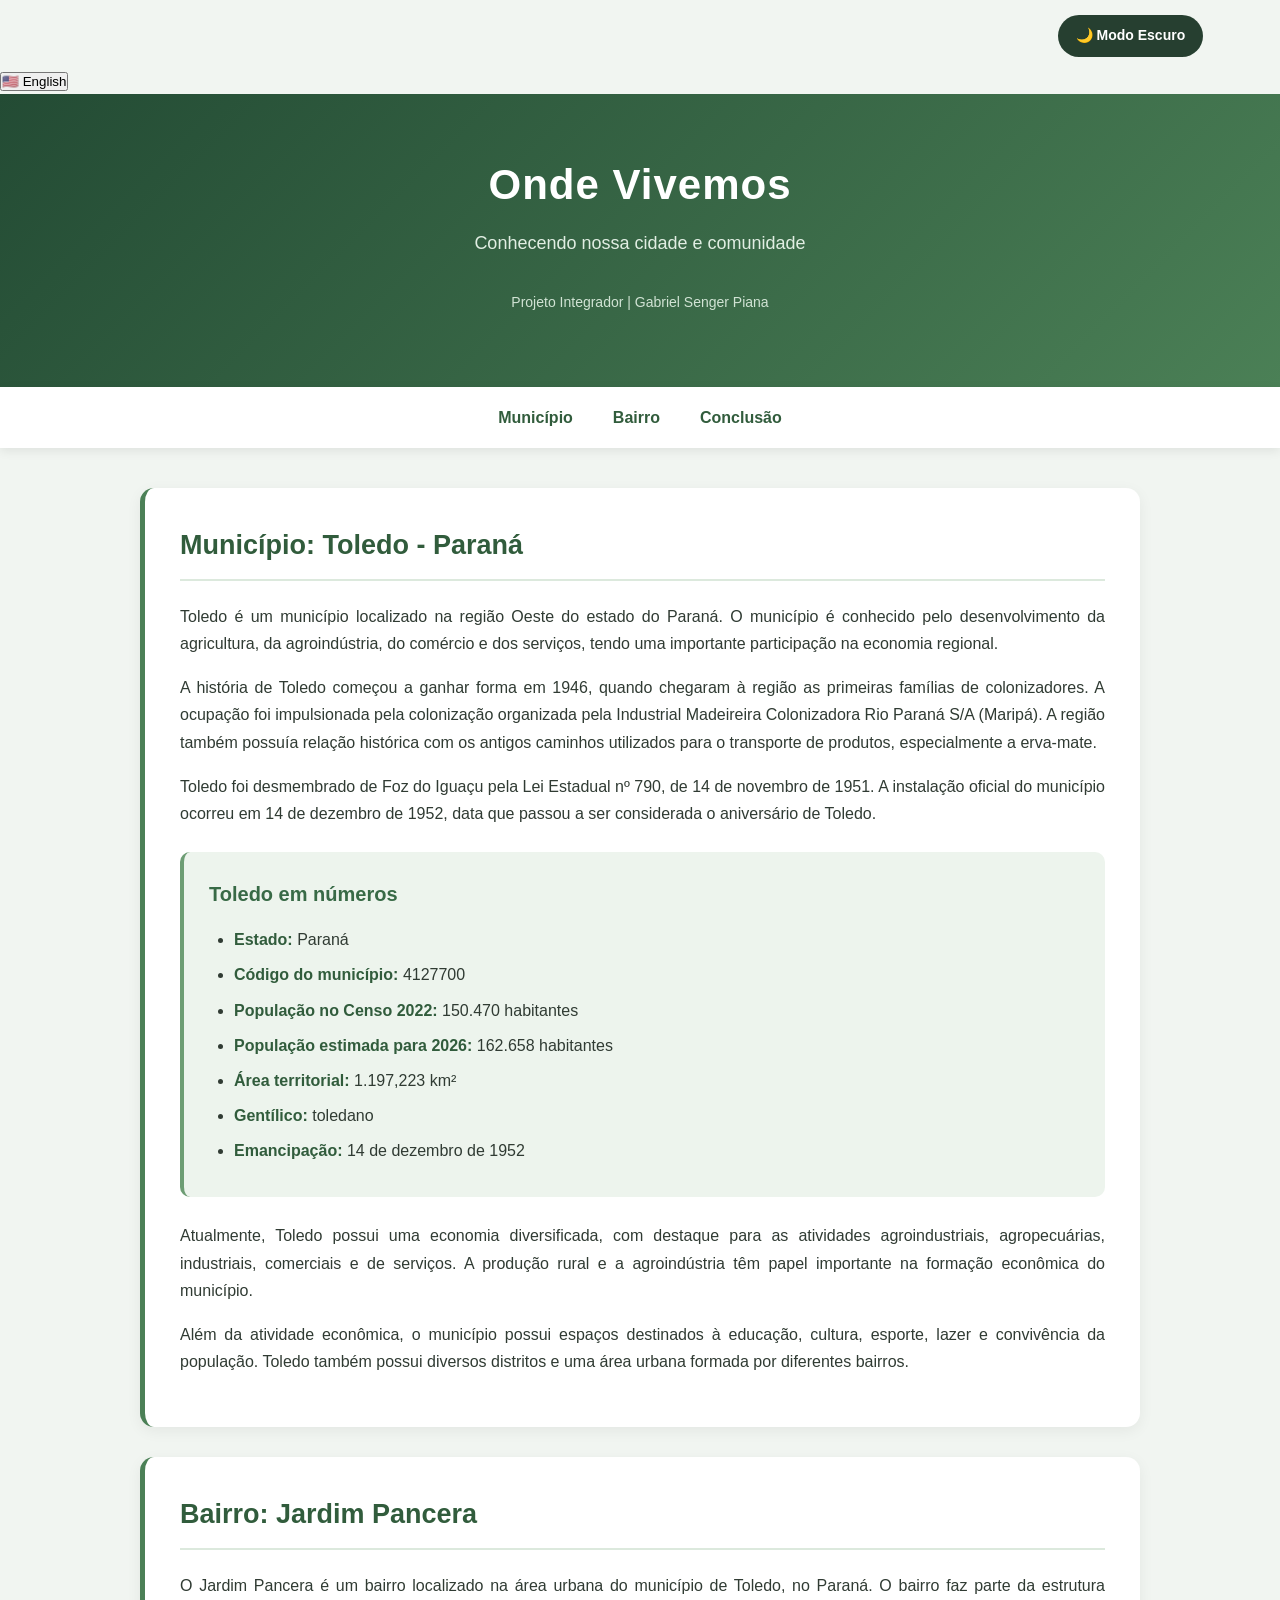
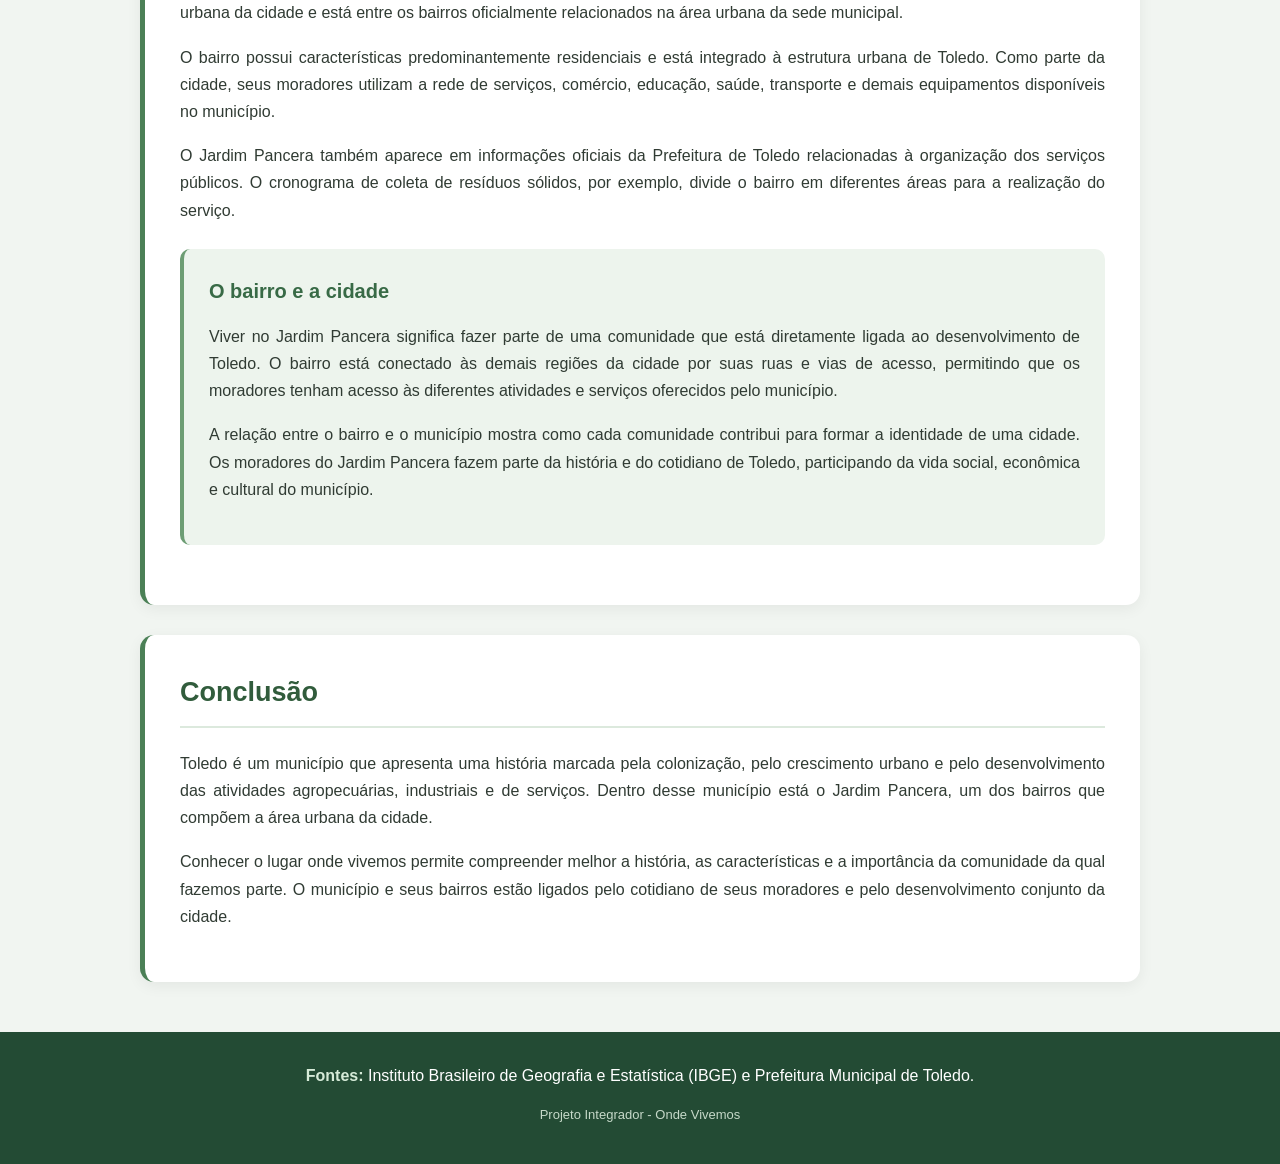
==== commit 4d2f3dd7: "Refactor HTML structure and improve accessibility" ====
--- a/gabb.html
+++ b/gabb.html
@@ -11,39 +11,70 @@
 
 <body>
 
+    <!-- CONTROLES -->
     <input type="checkbox" id="modo-escuro">
 
-    <label for="modo-escuro" class="botao-tema">
-        🌙 Modo Escuro
-    </label>
-
+    <div class="controles-topo">
+
+        <label for="modo-escuro" class="botao-tema" id="texto-tema">
+            🌙 Modo Escuro
+        </label>
+
+        <button id="botao-idioma" class="botao-idioma">
+            🇺🇸 English
+        </button>
+
+    </div>
+
+
+    <!-- CABEÇALHO -->
     <header>
         <div class="cabecalho-conteudo">
-            <h1>Onde Vivemos</h1>
-            <p class="subtitulo">Conhecendo nossa cidade e comunidade</p>
-            <p class="aluno">Projeto Integrador | Gabriel Senger Piana</p>
+
+            <h1 id="titulo">Onde Vivemos</h1>
+
+            <p class="subtitulo" id="subtitulo">
+                Conhecendo nossa cidade e comunidade
+            </p>
+
+            <p class="aluno" id="aluno">
+                Projeto Integrador | Gabriel Senger Piana
+            </p>
+
         </div>
     </header>
 
+
+    <!-- MENU -->
     <nav>
-        <a href="#municipio">Município</a>
-        <a href="#bairro">Bairro</a>
-        <a href="#conclusao">Conclusão</a>
+
+        <a href="#municipio" id="nav-municipio">Município</a>
+
+        <a href="#bairro" id="nav-bairro">Bairro</a>
+
+        <a href="#conclusao" id="nav-conclusao">Conclusão</a>
+
     </nav>
 
+
+    <!-- CONTEÚDO PRINCIPAL -->
     <main>
 
+        <!-- MUNICÍPIO -->
         <section id="municipio" class="card">
-            <h2>Município: Toledo - Paraná</h2>
-
-            <p>
+
+            <h2 id="titulo-municipio">
+                Município: Toledo - Paraná
+            </h2>
+
+            <p id="municipio1">
                 Toledo é um município localizado na região Oeste do estado do Paraná.
                 O município é conhecido pelo desenvolvimento da agricultura, da
                 agroindústria, do comércio e dos serviços, tendo uma importante
                 participação na economia regional.
             </p>
 
-            <p>
+            <p id="municipio2">
                 A história de Toledo começou a ganhar forma em 1946, quando chegaram
                 à região as primeiras famílias de colonizadores. A ocupação foi
                 impulsionada pela colonização organizada pela Industrial Madeireira
@@ -52,70 +83,111 @@
                 produtos, especialmente a erva-mate.
             </p>
 
-            <p>
+            <p id="municipio3">
                 Toledo foi desmembrado de Foz do Iguaçu pela Lei Estadual nº 790,
                 de 14 de novembro de 1951. A instalação oficial do município ocorreu
                 em 14 de dezembro de 1952, data que passou a ser considerada o
                 aniversário de Toledo.
             </p>
 
+
             <div class="informacoes">
-                <h3>Toledo em números</h3>
+
+                <h3 id="titulo-numeros">Toledo em números</h3>
 
                 <ul>
-                    <li><strong>Estado:</strong> Paraná</li>
-                    <li><strong>Código do município:</strong> 4127700</li>
-                    <li><strong>População no Censo 2022:</strong> 150.470 habitantes</li>
-                    <li><strong>População estimada para 2026:</strong> 162.658 habitantes</li>
-                    <li><strong>Área territorial:</strong> 1.197,223 km²</li>
-                    <li><strong>Gentílico:</strong> toledano</li>
-                    <li><strong>Emancipação:</strong> 14 de dezembro de 1952</li>
+
+                    <li>
+                        <strong id="rotulo-estado">Estado:</strong>
+                        <span id="valor-estado">Paraná</span>
+                    </li>
+
+                    <li>
+                        <strong id="rotulo-codigo">Código do município:</strong>
+                        <span id="valor-codigo">4127700</span>
+                    </li>
+
+                    <li>
+                        <strong id="rotulo-populacao">População no Censo 2022:</strong>
+                        <span id="valor-populacao">150.470 habitantes</span>
+                    </li>
+
+                    <li>
+                        <strong id="rotulo-estimativa">População estimada para 2026:</strong>
+                        <span id="valor-estimativa">162.658 habitantes</span>
+                    </li>
+
+                    <li>
+                        <strong id="rotulo-area">Área territorial:</strong>
+                        <span id="valor-area">1.197,223 km²</span>
+                    </li>
+
+                    <li>
+                        <strong id="rotulo-gentilico">Gentílico:</strong>
+                        <span id="valor-gentilico">toledano</span>
+                    </li>
+
+                    <li>
+                        <strong id="rotulo-emancipacao">Emancipação:</strong>
+                        <span id="valor-emancipacao">14 de dezembro de 1952</span>
+                    </li>
+
                 </ul>
+
             </div>
 
-            <p>
+
+            <p id="municipio4">
                 Atualmente, Toledo possui uma economia diversificada, com destaque
                 para as atividades agroindustriais, agropecuárias, industriais,
                 comerciais e de serviços. A produção rural e a agroindústria têm
                 papel importante na formação econômica do município.
             </p>
 
-            <p>
+            <p id="municipio5">
                 Além da atividade econômica, o município possui espaços destinados
                 à educação, cultura, esporte, lazer e convivência da população.
                 Toledo também possui diversos distritos e uma área urbana formada
                 por diferentes bairros.
             </p>
+
         </section>
 
+
+        <!-- BAIRRO -->
         <section id="bairro" class="card">
-            <h2>Bairro: Jardim Pancera</h2>
-
-            <p>
+
+            <h2 id="titulo-bairro">
+                Bairro: Jardim Pancera
+            </h2>
+
+            <p id="bairro1">
                 O Jardim Pancera é um bairro localizado na área urbana do município
                 de Toledo, no Paraná. O bairro faz parte da estrutura urbana da cidade
                 e está entre os bairros oficialmente relacionados na área urbana da
                 sede municipal.
             </p>
 
-            <p>
+            <p id="bairro2">
                 O bairro possui características predominantemente residenciais e
                 está integrado à estrutura urbana de Toledo. Como parte da cidade,
                 seus moradores utilizam a rede de serviços, comércio, educação,
                 saúde, transporte e demais equipamentos disponíveis no município.
             </p>
 
-            <p>
+            <p id="bairro3">
                 O Jardim Pancera também aparece em informações oficiais da Prefeitura
                 de Toledo relacionadas à organização dos serviços públicos. O
                 cronograma de coleta de resíduos sólidos, por exemplo, divide o bairro
                 em diferentes áreas para a realização do serviço.
             </p>
 
+
             <div class="informacoes">
-                <h3>O bairro e a cidade</h3>
-
-                <p>
+
+                <h3 id="titulo-relacao">O bairro e a cidade</h3>
+
+                <p id="bairro4">
                     Viver no Jardim Pancera significa fazer parte de uma comunidade que
                     está diretamente ligada ao desenvolvimento de Toledo. O bairro está
                     conectado às demais regiões da cidade por suas ruas e vias de acesso,
@@ -123,19 +195,24 @@
                     e serviços oferecidos pelo município.
                 </p>
 
-                <p>
+                <p id="bairro5">
                     A relação entre o bairro e o município mostra como cada comunidade
                     contribui para formar a identidade de uma cidade. Os moradores do
                     Jardim Pancera fazem parte da história e do cotidiano de Toledo,
                     participando da vida social, econômica e cultural do município.
                 </p>
+
             </div>
+
         </section>
 
+
+        <!-- CONCLUSÃO -->
         <section id="conclusao" class="card">
-            <h2>Conclusão</h2>
-
-            <p>
+
+            <h2 id="titulo-conclusao">Conclusão</h2>
+
+            <p id="conclusao1">
                 Toledo é um município que apresenta uma história marcada pela
                 colonização, pelo crescimento urbano e pelo desenvolvimento das
                 atividades agropecuárias, industriais e de serviços. Dentro desse
@@ -143,188 +220,254 @@
                 urbana da cidade.
             </p>
 
-            <p>
+            <p id="conclusao2">
                 Conhecer o lugar onde vivemos permite compreender melhor a história,
                 as características e a importância da comunidade da qual fazemos
                 parte. O município e seus bairros estão ligados pelo cotidiano de
                 seus moradores e pelo desenvolvimento conjunto da cidade.
             </p>
+
         </section>
 
     </main>
 
+
+    <!-- RODAPÉ -->
     <footer>
+
         <p>
-            <strong>Fontes:</strong> Instituto Brasileiro de Geografia e Estatística
-            (IBGE) e Prefeitura Municipal de Toledo.
+            <strong id="fontes">Fontes:</strong>
+            <span id="texto-fontes">
+                Instituto Brasileiro de Geografia e Estatística
+                (IBGE) e Prefeitura Municipal de Toledo.
+            </span>
         </p>
-        <p class="rodape-final">Projeto Integrador - Onde Vivemos</p>
+
+        <p class="rodape-final" id="rodape-final">
+            Projeto Integrador - Onde Vivemos
+        </p>
+
     </footer>
+
+
+    <!-- JAVASCRIPT -->
+    <script>
+
+        const botaoIdioma = document.getElementById("botao-idioma");
+
+        const idiomaPortugues = {
+
+            titulo: "Onde Vivemos",
+            subtitulo: "Conhecendo nossa cidade e comunidade",
+            aluno: "Projeto Integrador | Gabriel Senger Piana",
+
+            navMunicipio: "Município",
+            navBairro: "Bairro",
+            navConclusao: "Conclusão",
+
+            tituloMunicipio: "Município: Toledo - Paraná",
+            municipio1: `Toledo é um município localizado na região Oeste do estado do Paraná. O município é conhecido pelo desenvolvimento da agricultura, da agroindústria, do comércio e dos serviços, tendo uma importante participação na economia regional.`,
+            municipio2: `A história de Toledo começou a ganhar forma em 1946, quando chegaram à região as primeiras famílias de colonizadores. A ocupação foi impulsionada pela colonização organizada pela Industrial Madeireira Colonizadora Rio Paraná S/A (Maripá). A região também possuía relação histórica com os antigos caminhos utilizados para o transporte de produtos, especialmente a erva-mate.`,
+            municipio3: `Toledo foi desmembrado de Foz do Iguaçu pela Lei Estadual nº 790, de 14 de novembro de 1951. A instalação oficial do município ocorreu em 14 de dezembro de 1952, data que passou a ser considerada o aniversário de Toledo.`,
+
+            numeros: "Toledo em números",
+            estado: "Estado:",
+            codigo: "Código do município:",
+            populacao: "População no Censo 2022:",
+            estimativa: "População estimada para 2026:",
+            area: "Área territorial:",
+            gentilico: "Gentílico:",
+            emancipacao: "Emancipação:",
+
+            municipio4: `Atualmente, Toledo possui uma economia diversificada, com destaque para as atividades agroindustriais, agropecuárias, industriais, comerciais e de serviços. A produção rural e a agroindústria têm papel importante na formação econômica do município.`,
+            municipio5: `Além da atividade econômica, o município possui espaços destinados à educação, cultura, esporte, lazer e convivência da população. Toledo também possui diversos distritos e uma área urbana formada por diferentes bairros.`,
+
+            tituloBairro: "Bairro: Jardim Pancera",
+            bairro1: `O Jardim Pancera é um bairro localizado na área urbana do município de Toledo, no Paraná. O bairro faz parte da estrutura urbana da cidade e está entre os bairros oficialmente relacionados na área urbana da sede municipal.`,
+            bairro2: `O bairro possui características predominantemente residenciais e está integrado à estrutura urbana de Toledo. Como parte da cidade, seus moradores utilizam a rede de serviços, comércio, educação, saúde, transporte e demais equipamentos disponíveis no município.`,
+            bairro3: `O Jardim Pancera também aparece em informações oficiais da Prefeitura de Toledo relacionadas à organização dos serviços públicos. O cronograma de coleta de resíduos sólidos, por exemplo, divide o bairro em diferentes áreas para a realização do serviço.`,
+
+            relacao: "O bairro e a cidade",
+            bairro4: `Viver no Jardim Pancera significa fazer parte de uma comunidade que está diretamente ligada ao desenvolvimento de Toledo. O bairro está conectado às demais regiões da cidade por suas ruas e vias de acesso, permitindo que os moradores tenham acesso às diferentes atividades e serviços oferecidos pelo município.`,
+            bairro5: `A relação entre o bairro e o município mostra como cada comunidade contribui para formar a identidade de uma cidade. Os moradores do Jardim Pancera fazem parte da história e do cotidiano de Toledo, participando da vida social, econômica e cultural do município.`,
+
+            tituloConclusao: "Conclusão",
+            conclusao1: `Toledo é um município que apresenta uma história marcada pela colonização, pelo crescimento urbano e pelo desenvolvimento das atividades agropecuárias, industriais e de serviços. Dentro desse município está o Jardim Pancera, um dos bairros que compõem a área urbana da cidade.`,
+            conclusao2: `Conhecer o lugar onde vivemos permite compreender melhor a história, as características e a importância da comunidade da qual fazemos parte. O município e seus bairros estão ligados pelo cotidiano de seus moradores e pelo desenvolvimento conjunto da cidade.`,
+
+            fontes: "Fontes:",
+            textoFontes: "Instituto Brasileiro de Geografia e Estatística (IBGE) e Prefeitura Municipal de Toledo.",
+            rodape: "Projeto Integrador - Onde Vivemos",
+
+            tema: "🌙 Modo Escuro",
+            botaoIdioma: "🇺🇸 English"
+
+        };
+
+
+        const idiomaIngles = {
+
+            titulo: "Where We Live",
+            subtitulo: "Discovering our city and community",
+            aluno: "Integrative Project | Gabriel Senger Piana",
+
+            navMunicipio: "Municipality",
+            navBairro: "Neighborhood",
+            navConclusao: "Conclusion",
+
+            tituloMunicipio: "Municipality: Toledo - Paraná",
+            municipio1: `Toledo is a municipality located in the western region of the state of Paraná, Brazil. The municipality is known for the development of agriculture, agribusiness, commerce, and services, playing an important role in the regional economy.`,
+            municipio2: `The history of Toledo began to take shape in 1946, when the first settler families arrived in the region. The settlement was driven by the colonization organized by Industrial Madeireira Colonizadora Rio Paraná S/A (Maripá). The region also had historical connections with old routes used for transporting products, especially yerba mate.`,
+            municipio3: `Toledo was separated from Foz do Iguaçu by State Law No. 790, dated November 14, 1951. The municipality was officially established on December 14, 1952, a date that became known as Toledo's anniversary.`,
+
+            numeros: "Toledo in Numbers",
+            estado: "State:",
+            codigo: "Municipality code:",
+            populacao: "Population in the 2022 Census:",
+            estimativa: "Estimated population for 2026:",
+            area: "Territorial area:",
+            gentilico: "Demonym:",
+            emancipacao: "Municipal establishment:",
+
+            municipio4: `Today, Toledo has a diversified economy, with emphasis on agribusiness, agricultural, industrial, commercial, and service activities. Rural production and agribusiness play an important role in the municipality's economy.`,
+            municipio5: `In addition to economic activities, the municipality has spaces dedicated to education, culture, sports, leisure, and community interaction. Toledo also has several districts and an urban area made up of different neighborhoods.`,
+
+            tituloBairro: "Neighborhood: Jardim Pancera",
+            bairro1: `Jardim Pancera is a neighborhood located in the urban area of Toledo, Paraná. The neighborhood is part of the city's urban structure and is among the officially recognized neighborhoods in the municipal headquarters.`,
+            bairro2: `The neighborhood is predominantly residential and is integrated into Toledo's urban structure. As part of the city, its residents use the network of services, commerce, education, healthcare, transportation, and other facilities available in the municipality.`,
+            bairro3: `Jardim Pancera also appears in official information from Toledo City Hall regarding the organization of public services. For example, the solid waste collection schedule divides the neighborhood into different areas to provide this service.`,
+
+            relacao: "The Neighborhood and the City",
+            bairro4: `Living in Jardim Pancera means being part of a community directly connected to Toledo's development. The neighborhood is connected to other areas of the city through its streets and access roads, allowing residents to access the various activities and services offered by the municipality.`,
+            bairro5: `The relationship between the neighborhood and the municipality shows how each community contributes to a city's identity. The residents of Jardim Pancera are part of Toledo's history and daily life, participating in the social, economic, and cultural life of the municipality.`,
+
+            tituloConclusao: "Conclusion",
+            conclusao1: `Toledo is a municipality with a history marked by colonization, urban growth, and the development of agricultural, industrial, and service activities. Within this municipality is Jardim Pancera, one of the neighborhoods that make up the city's urban area.`,
+            conclusao2: `Knowing the place where we live allows us to better understand the history, characteristics, and importance of the community we belong to. The municipality and its neighborhoods are connected through the daily lives of their residents and the city's collective development.`,
+
+            fontes: "Sources:",
+            textoFontes: "Brazilian Institute of Geography and Statistics (IBGE) and Toledo City Hall.",
+            rodape: "Integrative Project - Where We Live",
+
+            tema: "🌙 Dark Mode",
+            botaoIdioma: "🇧🇷 Português"
+
+        };
+
+
+        let idiomaAtual = "pt";
+
+
+        function alterarIdioma() {
+
+            idiomaAtual = idiomaAtual === "pt" ? "en" : "pt";
+
+            const t = idiomaAtual === "pt"
+                ? idiomaPortugues
+                : idiomaIngles;
+
+
+            // CABEÇALHO
+            document.getElementById("titulo").textContent = t.titulo;
+            document.getElementById("subtitulo").textContent = t.subtitulo;
+            document.getElementById("aluno").textContent = t.aluno;
+
+
+            // MENU
+            document.getElementById("nav-municipio").textContent = t.navMunicipio;
+            document.getElementById("nav-bairro").textContent = t.navBairro;
+            document.getElementById("nav-conclusao").textContent = t.navConclusao;
+
+
+            // MUNICÍPIO
+            document.getElementById("titulo-municipio").textContent = t.tituloMunicipio;
+
+            for (let i = 1; i <= 5; i++) {
+                document.getElementById("municipio" + i).textContent = t["municipio" + i];
+            }
+
+            document.getElementById("titulo-numeros").textContent = t.numeros;
+
+
+            // INFORMAÇÕES DO MUNICÍPIO
+            const rotulos = [
+                "estado",
+                "codigo",
+                "populacao",
+                "estimativa",
+                "area",
+                "gentilico",
+                "emancipacao"
+            ];
+
+            rotulos.forEach(rotulo => {
+                document.getElementById("rotulo-" + rotulo).textContent = t[rotulo];
+            });
+
+
+            // BAIRRO
+            document.getElementById("titulo-bairro").textContent = t.tituloBairro;
+
+            for (let i = 1; i <= 3; i++) {
+                document.getElementById("bairro" + i).textContent = t["bairro" + i];
+            }
+
+            document.getElementById("titulo-relacao").textContent = t.relacao;
+
+            document.getElementById("bairro4").textContent = t.bairro4;
+            document.getElementById("bairro5").textContent = t.bairro5;
+
+
+            // CONCLUSÃO
+            document.getElementById("titulo-conclusao").textContent = t.tituloConclusao;
+
+            document.getElementById("conclusao1").textContent = t.conclusao1;
+            document.getElementById("conclusao2").textContent = t.conclusao2;
+
+
+            // RODAPÉ
+            document.getElementById("fontes").textContent = t.fontes;
+            document.getElementById("texto-fontes").textContent = t.textoFontes;
+            document.getElementById("rodape-final").textContent = t.rodape;
+
+
+            // BOTÕES
+            document.getElementById("texto-tema").textContent = t.tema;
+            botaoIdioma.textContent = t.botaoIdioma;
+
+
+            // IDIOMA DO DOCUMENTO
+            document.documentElement.lang =
+                idiomaAtual === "pt" ? "pt-BR" : "en";
+
+
+            // TÍTULO DA ABA
+            document.title = t.titulo + " | Toledo - PR";
+
+        }
+
+
+        // EVENTO DO BOTÃO DE IDIOMA
+        botaoIdioma.addEventListener("click", alterarIdioma);
+
+
+        // MODO ESCURO
+        const modoEscuro = document.getElementById("modo-escuro");
+
+        modoEscuro.addEventListener("change", function() {
+
+            const t = idiomaAtual === "pt"
+                ? idiomaPortugues
+                : idiomaIngles;
+
+            document.getElementById("texto-tema").textContent =
+                modoEscuro.checked
+                    ? (idiomaAtual === "pt" ? "☀️ Modo Claro" : "☀️ Light Mode")
+                    : t.tema;
+
+        });
+
+    </script>
 
 </body>
 </html>
-
-<!DOCTYPE html>
-<html lang="pt-BR">
-
-<head>
-    <meta charset="UTF-8">
-    <meta name="viewport" content="width=device-width, initial-scale=1.0">
-    <title>Onde Vivemos | Toledo - PR</title>
-    <link rel="stylesheet" href="teste.css">
-</head>
-
-<body>
-
-    <input type="checkbox" id="modo-escuro">
-
-    <label for="modo-escuro" class="botao-tema">
-        🌙 Modo Escuro
-    </label>
-
-    <header>
-        <div class="cabecalho-conteudo">
-            <h1>Onde Vivemos</h1>
-            <p class="subtitulo">Conhecendo nossa cidade e comunidade</p>
-            <p class="aluno">Projeto Integrador | Gabriel Senger Piana</p>
-        </div>
-    </header>
-
-    <nav>
-        <a href="#municipio">Município</a>
-        <a href="#bairro">Bairro</a>
-        <a href="#conclusao">Conclusão</a>
-    </nav>
-
-    <main>
-
-        <section id="municipio" class="card">
-            <h2>Município: Toledo - Paraná</h2>
-
-            <p>
-                Toledo é um município localizado na região Oeste do estado do Paraná.
-                O município é conhecido pelo desenvolvimento da agricultura, da
-                agroindústria, do comércio e dos serviços, tendo uma importante
-                participação na economia regional.
-            </p>
-
-            <p>
-                A história de Toledo começou a ganhar forma em 1946, quando chegaram
-                à região as primeiras famílias de colonizadores. A ocupação foi
-                impulsionada pela colonização organizada pela Industrial Madeireira
-                Colonizadora Rio Paraná S/A (Maripá). A região também possuía relação
-                histórica com os antigos caminhos utilizados para o transporte de
-                produtos, especialmente a erva-mate.
-            </p>
-
-            <p>
-                Toledo foi desmembrado de Foz do Iguaçu pela Lei Estadual nº 790,
-                de 14 de novembro de 1951. A instalação oficial do município ocorreu
-                em 14 de dezembro de 1952, data que passou a ser considerada o
-                aniversário de Toledo.
-            </p>
-
-            <div class="informacoes">
-                <h3>Toledo em números</h3>
-
-                <ul>
-                    <li><strong>Estado:</strong> Paraná</li>
-                    <li><strong>Código do município:</strong> 4127700</li>
-                    <li><strong>População no Censo 2022:</strong> 150.470 habitantes</li>
-                    <li><strong>População estimada para 2026:</strong> 162.658 habitantes</li>
-                    <li><strong>Área territorial:</strong> 1.197,223 km²</li>
-                    <li><strong>Gentílico:</strong> toledano</li>
-                    <li><strong>Emancipação:</strong> 14 de dezembro de 1952</li>
-                </ul>
-            </div>
-
-            <p>
-                Atualmente, Toledo possui uma economia diversificada, com destaque
-                para as atividades agroindustriais, agropecuárias, industriais,
-                comerciais e de serviços. A produção rural e a agroindústria têm
-                papel importante na formação econômica do município.
-            </p>
-
-            <p>
-                Além da atividade econômica, o município possui espaços destinados
-                à educação, cultura, esporte, lazer e convivência da população.
-                Toledo também possui diversos distritos e uma área urbana formada
-                por diferentes bairros.
-            </p>
-        </section>
-
-        <section id="bairro" class="card">
-            <h2>Bairro: Jardim Pancera</h2>
-
-            <p>
-                O Jardim Pancera é um bairro localizado na área urbana do município
-                de Toledo, no Paraná. O bairro faz parte da estrutura urbana da cidade
-                e está entre os bairros oficialmente relacionados na área urbana da
-                sede municipal.
-            </p>
-
-            <p>
-                O bairro possui características predominantemente residenciais e
-                está integrado à estrutura urbana de Toledo. Como parte da cidade,
-                seus moradores utilizam a rede de serviços, comércio, educação,
-                saúde, transporte e demais equipamentos disponíveis no município.
-            </p>
-
-            <p>
-                O Jardim Pancera também aparece em informações oficiais da Prefeitura
-                de Toledo relacionadas à organização dos serviços públicos. O
-                cronograma de coleta de resíduos sólidos, por exemplo, divide o bairro
-                em diferentes áreas para a realização do serviço.
-            </p>
-
-            <div class="informacoes">
-                <h3>O bairro e a cidade</h3>
-
-                <p>
-                    Viver no Jardim Pancera significa fazer parte de uma comunidade que
-                    está diretamente ligada ao desenvolvimento de Toledo. O bairro está
-                    conectado às demais regiões da cidade por suas ruas e vias de acesso,
-                    permitindo que os moradores tenham acesso às diferentes atividades
-                    e serviços oferecidos pelo município.
-                </p>
-
-                <p>
-                    A relação entre o bairro e o município mostra como cada comunidade
-                    contribui para formar a identidade de uma cidade. Os moradores do
-                    Jardim Pancera fazem parte da história e do cotidiano de Toledo,
-                    participando da vida social, econômica e cultural do município.
-                </p>
-            </div>
-        </section>
-
-        <section id="conclusao" class="card">
-            <h2>Conclusão</h2>
-
-            <p>
-                Toledo é um município que apresenta uma história marcada pela
-                colonização, pelo crescimento urbano e pelo desenvolvimento das
-                atividades agropecuárias, industriais e de serviços. Dentro desse
-                município está o Jardim Pancera, um dos bairros que compõem a área
-                urbana da cidade.
-            </p>
-
-            <p>
-                Conhecer o lugar onde vivemos permite compreender melhor a história,
-                as características e a importância da comunidade da qual fazemos
-                parte. O município e seus bairros estão ligados pelo cotidiano de
-                seus moradores e pelo desenvolvimento conjunto da cidade.
-            </p>
-        </section>
-
-    </main>
-
-    <footer>
-        <p>
-            <strong>Fontes:</strong> Instituto Brasileiro de Geografia e Estatística
-            (IBGE) e Prefeitura Municipal de Toledo.
-        </p>
-        <p class="rodape-final">Projeto Integrador - Onde Vivemos</p>
-    </footer>
-
-</body>
-</html>
--- a/gabb.css
+++ b/gabb.css
@@ -1,5 +1,4 @@
 
-/* CONFIGURAÇÕES GERAIS */
 
 * {
     margin: 0;
@@ -16,7 +15,7 @@
     transition: background-color 0.3s, color 0.3s;
 }
 
-/* BOTÃO DE MODO ESCURO */
+
 
 #modo-escuro {
     display: none;
@@ -41,7 +40,7 @@
     transform: scale(1.04);
 }
 
-/* CABEÇALHO */
+
 
 header {
     background: linear-gradient(135deg, #234b34, #4b8056);
@@ -76,8 +75,6 @@
     color: #d1e3d4;
     text-align: center;
 }
-
-/* MENU DE NAVEGAÇÃO */
 
 nav {
     background-color: #ffffff;
@@ -102,7 +99,6 @@
     color: #72a47c;
 }
 
-/* CONTEÚDO PRINCIPAL */
 
 main {
     max-width: 1050px;
@@ -110,7 +106,6 @@
     padding: 0 25px;
 }
 
-/* CARTÕES */
 
 .card {
     background-color: white;
@@ -127,7 +122,6 @@
     box-shadow: 0 8px 20px rgba(0, 0, 0, 0.09);
 }
 
-/* TÍTULOS */
 
 h2 {
     color: #315c3c;
@@ -143,14 +137,12 @@
     margin-bottom: 15px;
 }
 
-/* PARÁGRAFOS */
 
 p {
     margin-bottom: 17px;
     text-align: justify;
 }
 
-/* INFORMAÇÕES */
 
 .informacoes {
     background-color: #edf4ed;
@@ -172,7 +164,6 @@
     color: #315c3c;
 }
 
-/* RODAPÉ */
 
 footer {
     background-color: #234b34;
@@ -197,8 +188,6 @@
     margin-top: 15px;
 }
 
-/* MODO ESCURO */
-
 body:has(#modo-escuro:checked) {
     background-color: #121a15;
     color: #e5e5e5;
@@ -258,7 +247,6 @@
     background-color: #c6d8c9;
 }
 
-/* RESPONSIVIDADE */
 
 @media (max-width: 600px) {
 
